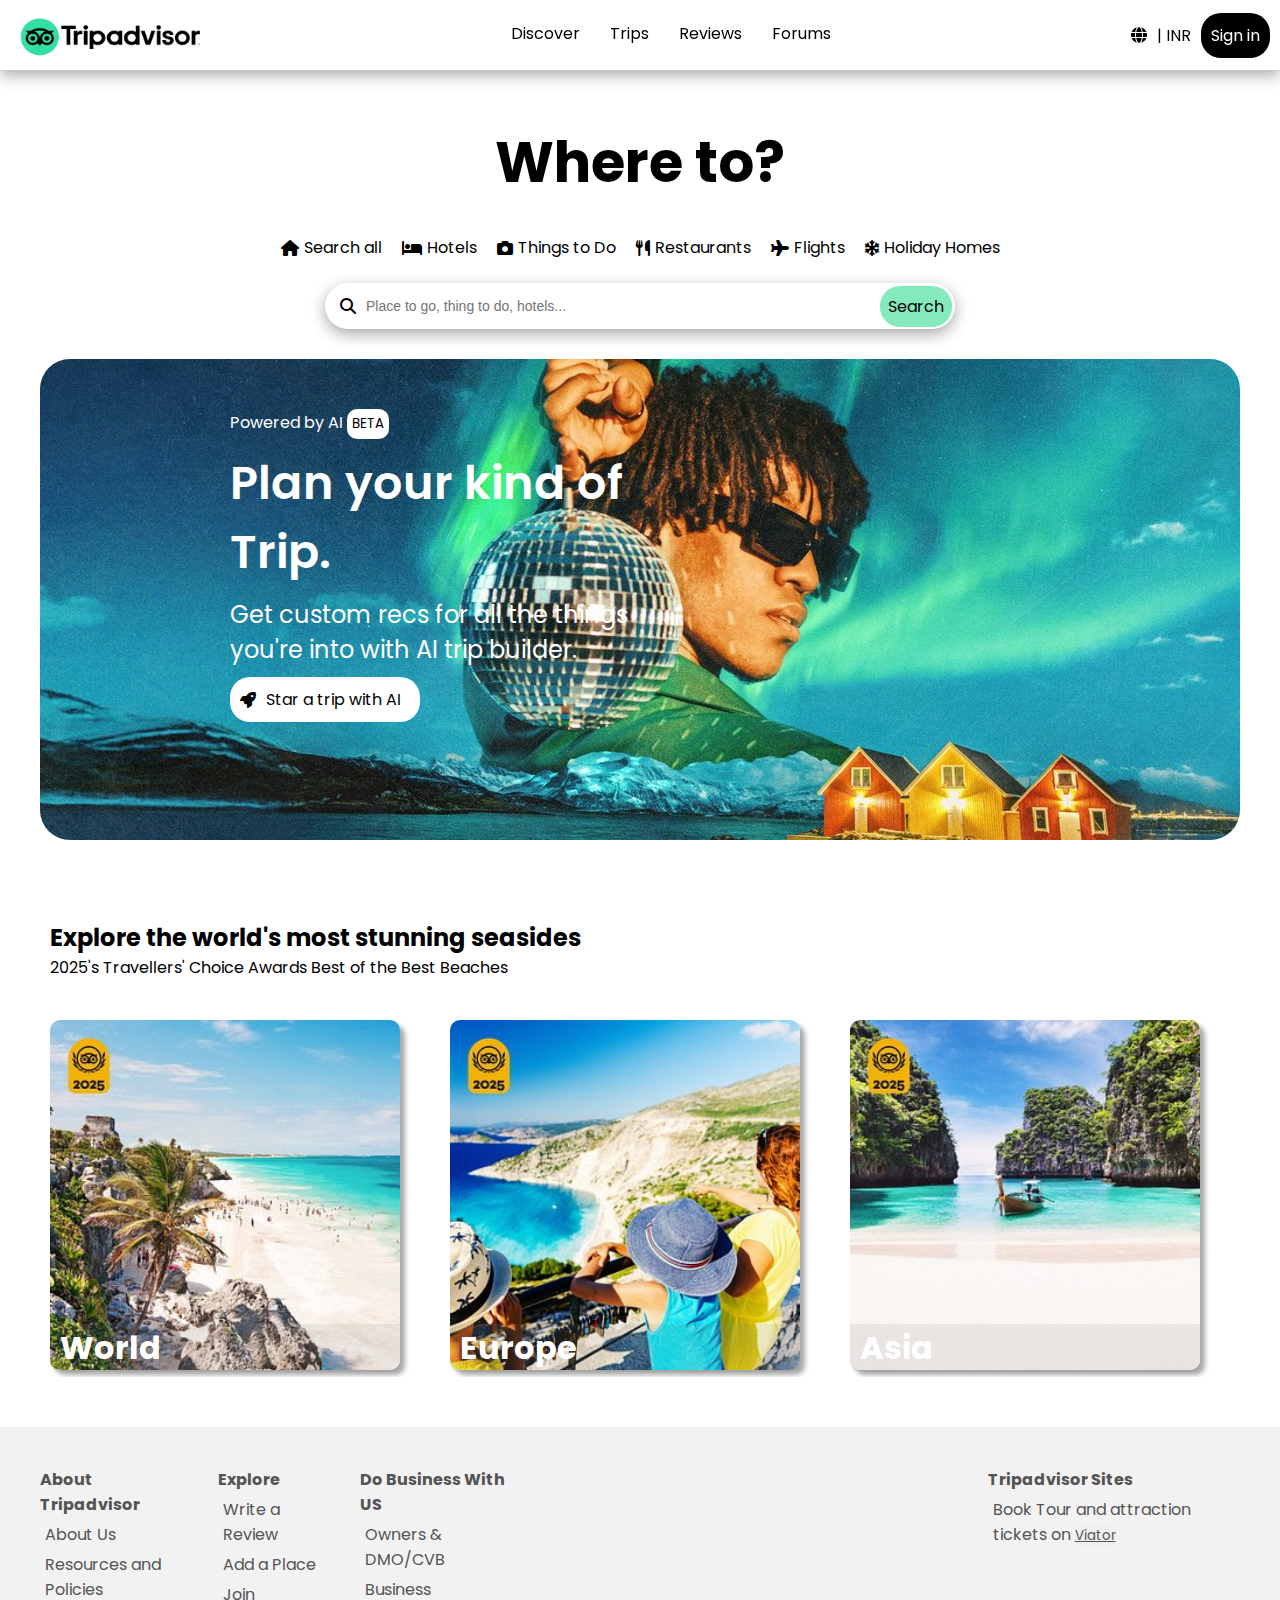
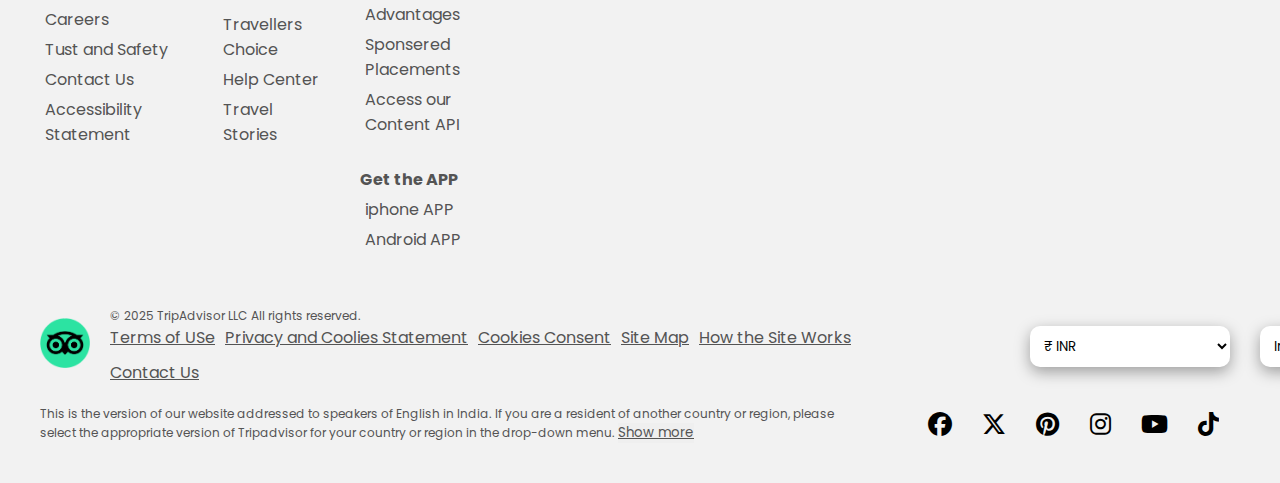
==== index.html @ cffbcbc3 "Add files via upload" ====
<!DOCTYPE html>
<html lang="en">

<head>
    <meta charset="UTF-8">
    <meta name="viewport" content="width=device-width, initial-scale=1.0">
    <title>Tripadvisor: Over a billion reviews & contributions for Hotels, Attraction, Restaurants, and more</title>
    <link rel="icon" href="images/main-image/logo-small.png">   
    <!-- My Stylesheet -->
    <link rel="stylesheet" href="style.css">
    <!-- Google Font -->
    <link rel="preconnect" href="https://fonts.googleapis.com">
    <link rel="preconnect" href="https://fonts.gstatic.com" crossorigin>
    <link href="https://fonts.googleapis.com/css2?family=Poppins&display=swap" rel="stylesheet">
    <!-- Font Awesome -->
    <link rel="stylesheet" href="https://cdnjs.cloudflare.com/ajax/libs/font-awesome/6.7.2/css/all.min.css"
        integrity="sha512-Evv84Mr4kqVGRNSgIGL/F/aIDqQb7xQ2vcrdIwxfjThSH8CSR7PBEakCr51Ck+w+/U6swU2Im1vVX0SVk9ABhg=="
        crossorigin="anonymous" referrerpolicy="no-referrer">
</head>

<body>
    <!-- Navbar -->
    <div class="navbar">
        <!-- Logo -->
        <div class="navbar__logo">
            <img src="images/main-image/logo.png" alt="tripadvisor">
        </div>
        <!-- Middle Section -->
        <div class="navbar__s1">
            <p>Discover</p>
            <p>Trips</p>
            <p>Reviews</p>
            <p>Forums</p>
        </div>
        <!-- Signup -->
        <div class="navbar__s2">
            <i class="fa-solid fa-globe"></i>
            <p>| INR</p>
            <p class="navbar__s2__button">Sign in</p>
        </div>
    </div>
    <!-- Categories -->
    <div class="Categories">
        <div class="section1">
            <h1>Where to?</h1>
        </div>

        <div class="section2">

            <div class="section2__one">
                <i class="fa-solid fa-house"></i>
                <p>Search all</p>
            </div>

            <div class="section2__two">
                <i class="fa-solid fa-bed"></i>
                <p>Hotels</p>
            </div>

            <div class="section2__three">
                <i class="fa-solid fa-camera"></i>
                <p>Things to Do</p>
            </div>

            <div class="section2__four">
                <i class="fa-solid fa-utensils"></i>
                <p>Restaurants</p>
            </div>

            <div class="section2__five">
                <i class="fa-solid fa-plane"></i>
                <p>Flights</p>
            </div>

            <div class="section2__six">
                <i class="fa-solid fa-snowflake"></i>
                <p>Holiday Homes</p>
            </div>

        </div>
    </div>

    <!-- Searchbar -->
    <div class="searchbar">
        <div class="section3">
            <i class="fa-solid fa-magnifying-glass"></i>
            <input placeholder="Place to go, thing to do, hotels...">
            <p class="searchbar__search">Search</p>
        </div>
    </div>

    <!-- Sale Image-->
    <div class="sale-image">
        <img src="images/main-image/image-banner.jpg" alt="Background Image" class="image-container__image">


        <div class="sale-image__offer">
            <p class="sale-image__offer__p">Powered by AI <button>BETA</button></p>
            <h1 class="sale-image__offer__h1">Plan your kind of Trip.</h1>
            <h2 class="sale-image__offer__h2">Get custom recs for all the things you're into with AI trip builder.</h2>
            <p class="sale-image__offer__button"><i class="fa-solid fa-rocket"></i> Star a trip with AI</p>

        </div>
    </div>

    <!-- Explore the world -->
    <div class="explore">
        <h2>Explore the world's most stunning seasides</h2>
        <p>2025's Travellers' Choice Awards Best of the Best Beaches</p>

        <div class="image-container">
            <div>
                <img src="images/explore/world.jpg">
                <h1>World</h1>
            </div>

            <div>
                <img src="images/explore/europe.jpg">
                <h1>Europe</h1>
            </div>

            <div>
                <img src="images/explore/asia.jpg">
                <h1>Asia</h1>
            </div>

            <div>
                <img src="images/explore/south-pacific.jpg">
                <h1>South Pacific</h1>
            </div>

            <div>
                <img src="images/explore/caribbean.jpg">
                <h1>Caribbean</h1>
            </div>

        </div>
    </div>

    <!-- Footer -->
    <div class="footer">

        <div class="footer-one">

            <div class="footer-one__s1">
                <h4>About Tripadvisor</h4>
                <p>About Us</p>
                <p>Resources and Policies</p>
                <p>Careers</p>
                <p>Tust and Safety</p>
                <p>Contact Us</p>
                <p>Accessibility Statement</p>
            </div>

            <div class="footer-one__s2">
                <h4>Explore</h4>
                <p>Write a Review</p>
                <p>Add a Place</p>
                <p>Join</p>
                <p>Travellers Choice</p>
                <p>Help Center</p>
                <p>Travel Stories</p>
            </div>

            <div class="footer-one__s3">
                <h4>Do Business With US</h4>
                <p>Owners & DMO/CVB</p>
                <p>Business Advantages</p>
                <p>Sponsered Placements</p>
                <p>Access our Content API</p>
                <br>
                <h4>Get the APP</h4>
                <p>iphone APP</p>
                <p>Android APP</p>
            </div>

            <div class="footer-one__s4">
                <h4>Tripadvisor Sites</h4>
                <p>Book Tour and attraction tickets on <button class="link">Viator</button></p>

            </div>

        </div>

        <div class="footer-two">
            <div class="footer-two__s1">
                <img src="images/main-image/logo-small.png" alt="logo">
            </div>
            <div class="footer-two__s2">
                <p class="footer-two__s2__rights">&copy; 2025 TripAdvisor LLC All rights reserved.</p>
                <div class="footer-terms">
                    <p>Terms of USe</p>
                    <p>Privacy and Coolies Statement</p>
                    <p>Cookies Consent</p>
                    <p>Site Map</p>
                    <p>How the Site Works</p>
                    <p>Contact Us</p>
                </div>
            </div>


            <div class="footer-two__s3">
                <select class="footer-two__s3__opt1">
                    <option>₹ INR</option>
                    <option>$ USD</option>
                    <option>€ EUR</option>
                    <option>AED UAE Dhiram</option>
                </select>
                <select class="footer-two__s3__opt1">
                    <option>India</option>
                    <option>United States</option>
                    <option>Unkite Kingdom</option>
                </select>
            </div>
        </div>

        <div class="footer-three">
            <div class="footer-three__s1">
                <p>
                    This is the version of our website addressed to speakers of English in India. If you are a resident
                    of another country or region, please select the appropriate version of Tripadvisor for your country
                    or region in the drop-down menu. <button>Show more</button>
                </p>
            </div>
            <div class="footer-three__s2">
                <a href="https://www.facebook.com/Tripadvisor/"><i class="fa-brands fa-facebook"></i></a>
                <a href="https://x.com/Tripadvisor?ref_src=twsrc%5Egoogle%7Ctwcamp%5Eserp%7Ctwgr%5Eauthor"> <i
                        class="fa-brands fa-x-twitter"></i></a>
                <a href="https://www.pinterest.com/tripadvisor/"> <i class="fa-brands fa-pinterest"></i></a>
                <a href="https://www.instagram.com/tripadvisor/?hl=en"> <i class="fa-brands fa-instagram"></i></a>
                <a href="https://www.youtube.com/user/TripAdvisor"> <i class="fa-brands fa-youtube"></i></a>
                <a href="https://www.tiktok.com/@tripadvisor?lang=en"> <i class="fa-brands fa-tiktok"></i></a>
            </div>

        </div>
    </div>

</body>

</html>
---- style.css ----
* {
    padding: 0px;
    margin: 0px;
}

body {
    font-family: "Poppins", sans-serif;
}

/* Navbar */
.navbar {
    padding: 10px;
    display: flex;
    justify-content: space-between;
    align-items: center;
    position: sticky;
    top: 0;
    background-color: white;
    z-index: 2;
    box-shadow: rgba(0, 0, 0, 0.35) 0px 5px 15px;
}

.navbar img {
    width: 200px;
    height: 50px;
    cursor: pointer;
    display: flex;
}

.navbar__s1 {
    display: flex;
    gap: 30px;
    cursor: pointer;
    border-bottom: solid white 2px;

}

.navbar__s1 p:hover {
    border-bottom: solid black 1px;
}

.navbar__s1 p {
    border-bottom: solid white 1px;
}

.navbar__s2 {
    display: flex;
    gap: 10px;
    align-items: center;
    cursor: pointer;
}

.navbar__s2__button {
    background-color: black;
    color: white;
    border-radius: 20px;
    padding: 10px;
}

.navbar__s2 {
    display: flex;
    gap: 10px;
    align-items: center;
    cursor: pointer;
}

.navbar__s2__button {
    background-color: black;
    color: white;
    border-radius: 20px;
    padding: 10px;
}

/* Categories */
.section1 {
    padding-top: 50px;
    display: flex;
    justify-content: center;
    font-size: 28px;
}

.section2 {
    padding-top: 30px;
    display: flex;
    justify-content: center;
    gap: 20px;
    align-items: center;
}

.section2__one:hover {
    border-bottom: solid black 2px;
}

.section2__two:hover {
    border-bottom: solid black 2px;
}

.section2__three:hover {
    border-bottom: solid black 2px;
}

.section2__four:hover {
    border-bottom: solid black 2px;
}

.section2__five:hover {
    border-bottom: solid black 2px;
}

.section2__six:hover {
    border-bottom: solid black 2px;
}

.section2__one,
.section2__two,
.section2__three,
.section2__four,
.section2__five,
.section2__six {
    display: flex;
    gap: 5px;
    align-items: center;
    cursor: pointer;
    border-bottom: solid white 3px;
}

/* Searchbar */
.searchbar {
    display: flex;
    justify-content: center;
    padding-top: 20px;
}

.searchbar input {
    background-color: transparent;
}

.section3 {
    padding: 15px;
    border-radius: 30px;
    width: 600px;
    display: flex;
    gap: 10px;
    align-items: center;
    position: relative;
    z-index: -1;
    box-shadow: rgba(0, 0, 0, 0.35) 0px 5px 15px;

}

.section3 i {
    cursor: pointer;
}

.section3 input {
    border: none;
    font-size: 14px;
    width: 300px;
}

.section3 input:focus {
    outline: none;
}

.searchbar__search {
    background-color: #84E9BD;
    border-radius: 20px;
    padding: 8px;
    display: flex;
    position: absolute;
    right: 3px;
    z-index: -1;
}

/* Image banner */
.sale-image {
    margin: 30px;
    display: flex;
    justify-content: center;
    position: relative;
    z-index: -1;
}

.sale-image img {
    border-radius: 30px;
}

.sale-image__offer {
    position: absolute;
    width: 400px;
    left: 200px;
    top: 50px;
    color: white;
    display: flex;
    flex-direction: column;
    gap: 10px;
}

.sale-image__offer__h2 {
    font-weight: 400;
}

.sale-image__offer__h1 {
    font-weight: 600;
    font-size: 46px;
}

.sale-image__offer button {
    border: none;
    font-family: "Poppins", sans-serif;
    background-color: white;
    border-radius: 10px;
    padding: 5px;
}

.sale-image__offer__button {
    display: flex;
    width: 170px;
    background-color: white;
    color: black !important;
    padding: 10px;
    border-radius: 20px;
    align-items: center;
    gap: 10px;
}

/* Explore */
.explore {
    padding: 50px;
}

.image-container {

    position: relative;
    display: flex;
    flex-direction: row;
    overflow-x: auto;
    gap: 50px;

}

.image-container img {
    width: 350px;
    height: 350px;
    border-radius: 10px;
    margin-top: 40px;
    box-shadow: rgba(0, 0, 0, 0.35) 5px 5px 5px;
}

.image-container h1 {
    position: absolute;
    width: 340px;
    bottom: 5.5px;
    padding-left: 10px;
    color: white;
    background-color: rgba(141, 141, 141, 0.15);
    border-bottom-right-radius: 10px;
    border-bottom-left-radius: 10px;
}


.image-container::-webkit-scrollbar {
    width: 0;
}

/* Footer */


.footer {
    background-color: #F2F2F2;
    padding: 40px;
    color: #545454;
   
}

.footer-one p {
    margin: 5px;
    cursor: pointer;
}

.footer-one {
    display: flex;
    gap: 30px;
}

.footer-one__s4 {
    padding-left: 450px;
}

.footer-one__s4 button {
    border: none;
    font-family: "Poppins", sans-serif;
    color: #545454;
    text-decoration: underline;
    cursor: pointer;
}


.footer-two {
    display: flex;
    width: 1300px;
    gap: 20px;
margin-top: 50px;
    align-items: center;
}

.footer-two__s1 img {
    width: 50px;
    height: 50px;
}

.footer-two__s2__rights {
    font-size: 12px !important;
}

.footer-two {
    cursor: pointer;
}

.footer-terms {
    display: flex;
    flex-wrap: wrap;
    text-decoration: underline;
    gap: 10px;
}

.footer-two__s3{
    display: flex;
    position: relative;
    left: 130px;
    gap:10px;
}

.footer-two__s3__opt1{
    display: flex;
    border: none;
    width: 200px;
    background-color: white;
    padding: 10px;
    margin: 10px;
    border-radius: 10px;
    font-family: "Poppins", sans-serif;
    box-shadow: rgba(0, 0, 0, 0.35) 0px 5px 15px;
}

.footer-three{
    display: flex;
    flex-wrap: wrap;
    justify-content: space-between;
    align-items: center;
    margin-top: 20px;
}

.footer-three__s1{
    font-size: 12px !important;
    width: 800px;
    display: flex;
    flex-wrap: wrap;
}

.footer-three__s2{
    display: flex;
    position: relative;
    gap: 20px;
    right: 70px;
    scale: 150%;
}

.footer-three__s1 button{
    border: none;
    font-family: "Poppins", sans-serif;
    color: #545454;
    text-decoration: underline;
    cursor: pointer;
}

.footer-three__s2 a{
    color: black !important;
}




@media screen and (max-width:500px) {
    .sale-image__offer {

        left: 20px;
    }

    .sale-image img {
        width: 500px;
        height: 350px;
    }

    body {
        font-size: smaller;
    }

}
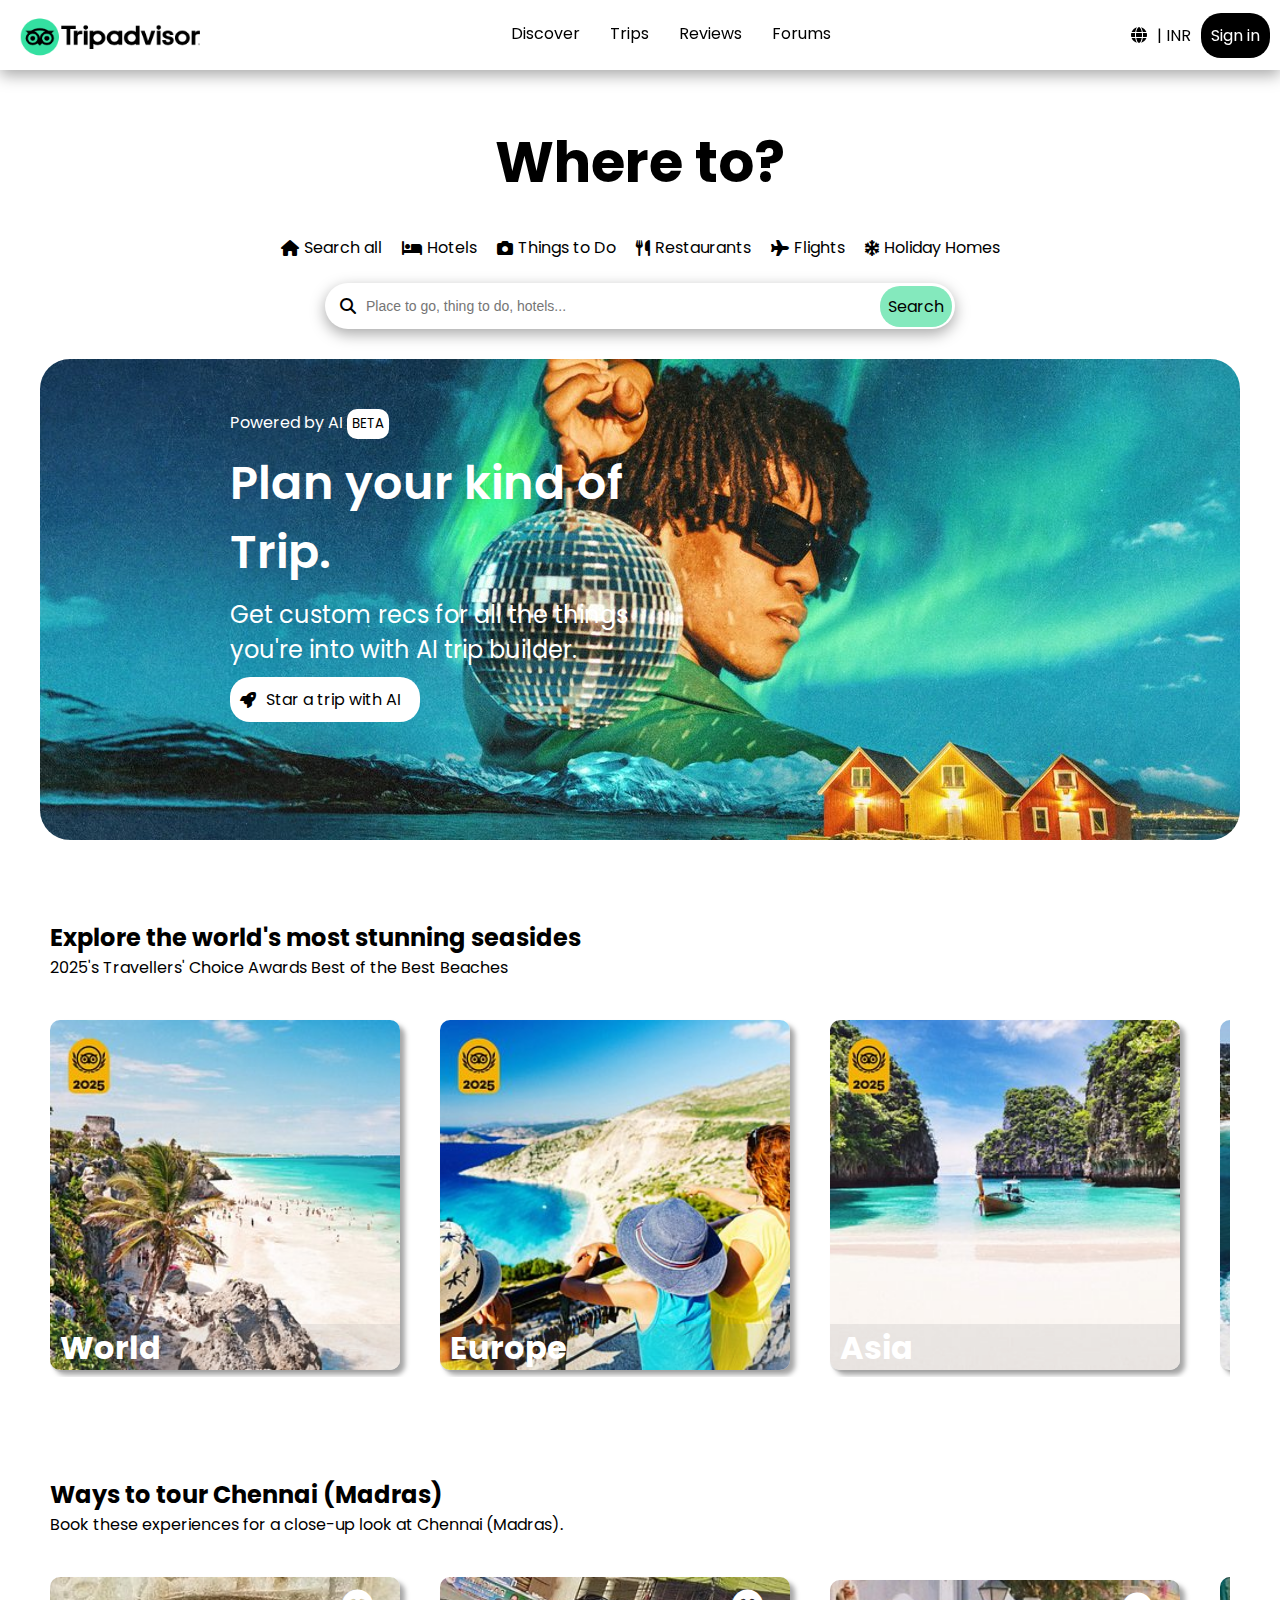
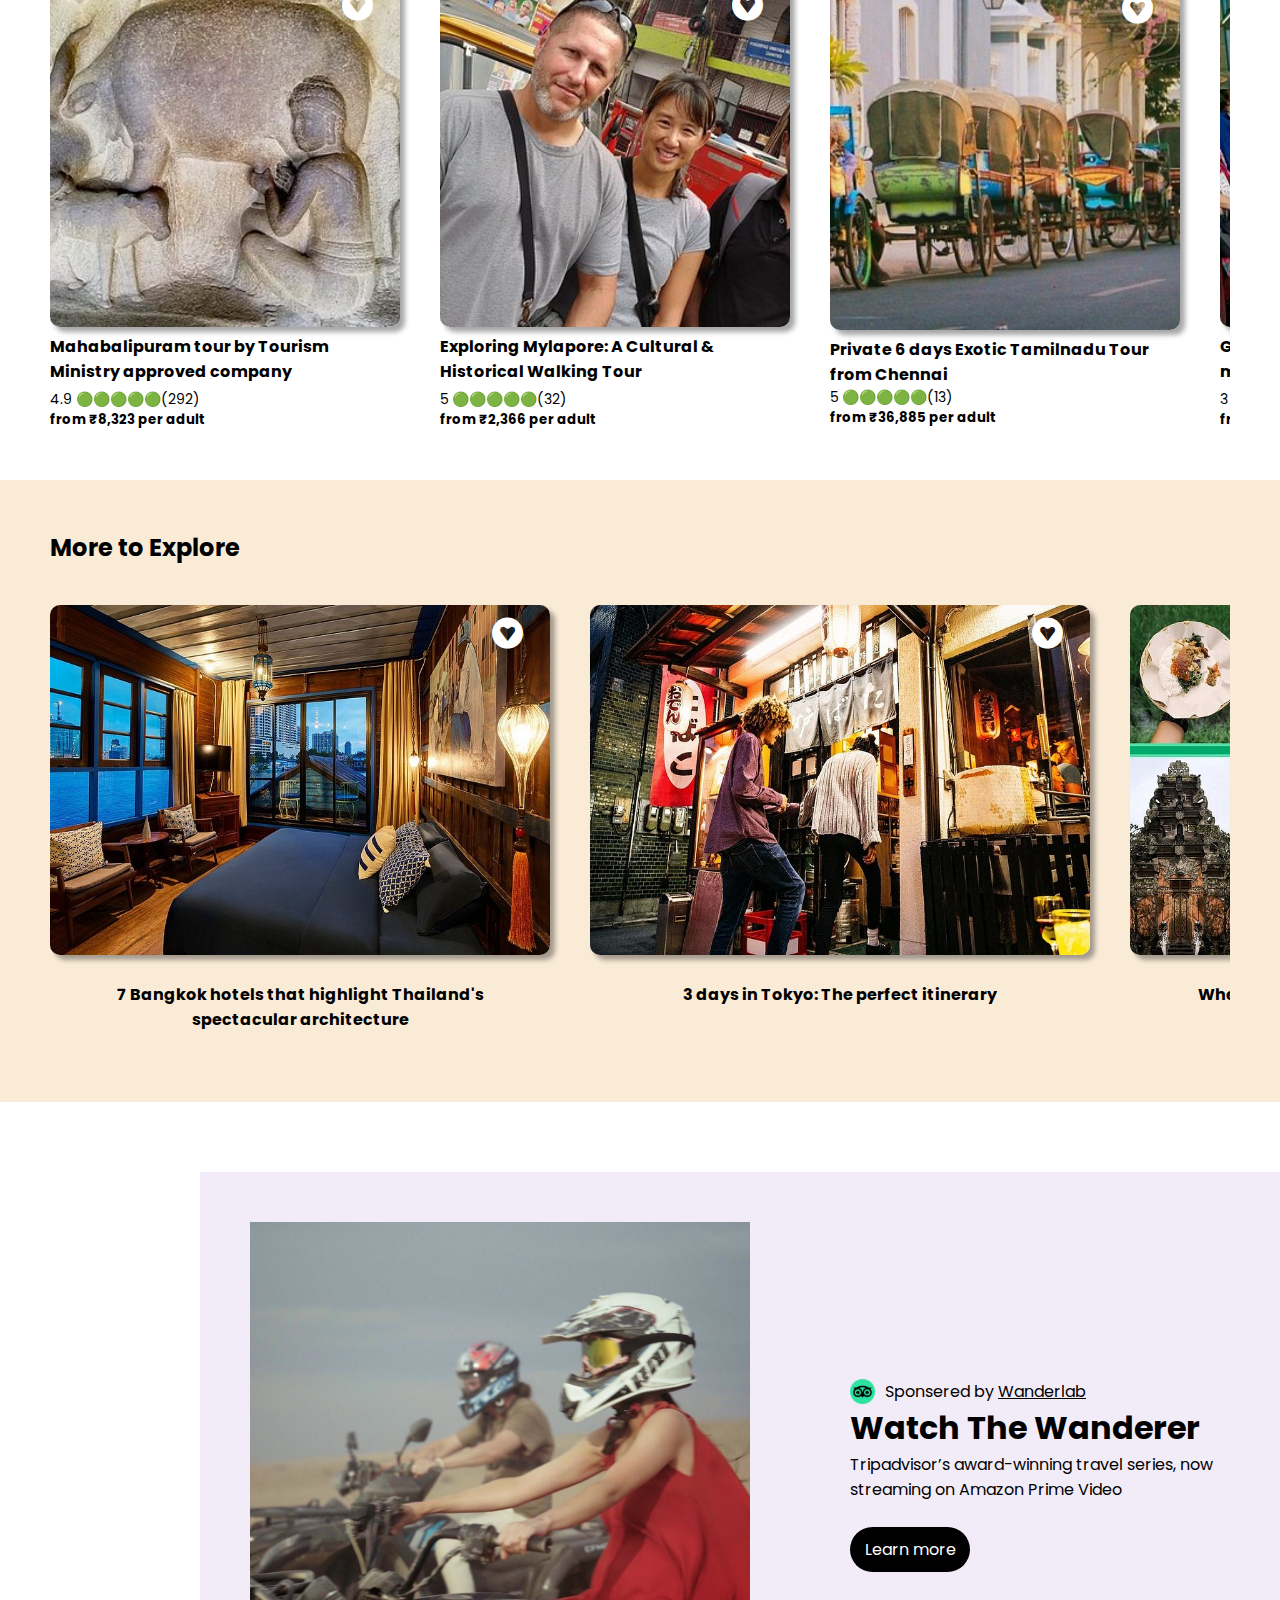
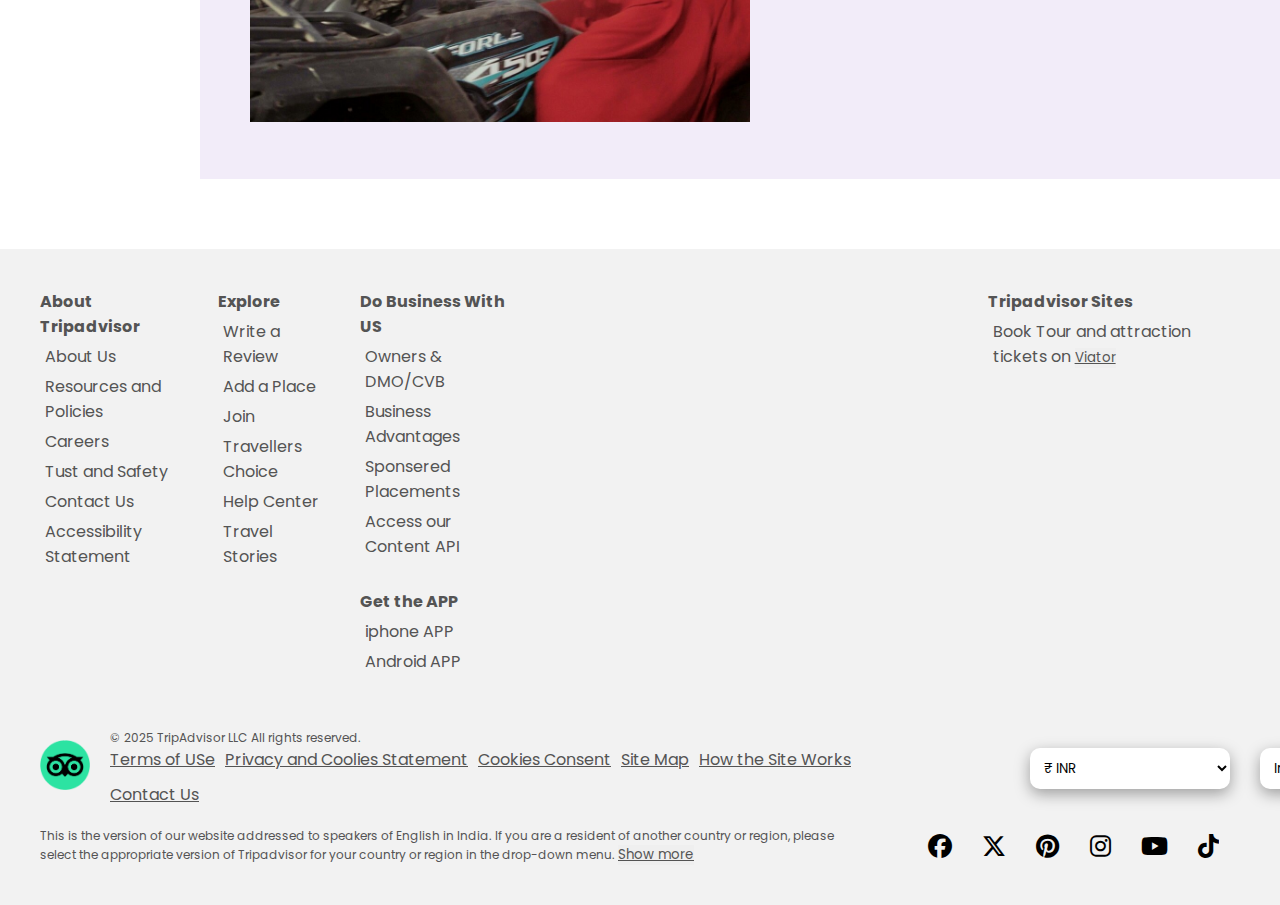
==== commit 20b533d6: "Add files via upload" ====
--- a/index.html
+++ b/index.html
@@ -5,7 +5,7 @@
     <meta charset="UTF-8">
     <meta name="viewport" content="width=device-width, initial-scale=1.0">
     <title>Tripadvisor: Over a billion reviews & contributions for Hotels, Attraction, Restaurants, and more</title>
-    <link rel="icon" href="images/main-image/logo-small.png">   
+    <link rel="icon" href="images/main-image/logo-small.png">
     <!-- My Stylesheet -->
     <link rel="stylesheet" href="style.css">
     <!-- Google Font -->
@@ -39,8 +39,54 @@
             <p class="navbar__s2__button">Sign in</p>
         </div>
     </div>
+
+    <!-- Navbar Phone -->
+
+    
     <!-- Categories -->
-    <div class="Categories">
+    <div class="categories">
+        <div class="section1">
+            <h1>Where to?</h1>
+        </div>
+
+        <div class="section2">
+
+            <div class="section2__one">
+                <i class="fa-solid fa-house"></i>
+                <p>Search all</p>
+            </div>
+
+            <div class="section2__two">
+                <i class="fa-solid fa-bed"></i>
+                <p>Hotels</p>
+            </div>
+
+            <div class="section2__three">
+                <i class="fa-solid fa-camera"></i>
+                <p>Things to Do</p>
+            </div>
+
+            <div class="section2__four">
+                <i class="fa-solid fa-utensils"></i>
+                <p>Restaurants</p>
+            </div>
+
+            <div class="section2__five">
+                <i class="fa-solid fa-plane"></i>
+                <p>Flights</p>
+            </div>
+
+            <div class="section2__six">
+                <i class="fa-solid fa-snowflake"></i>
+                <p>Holiday Homes</p>
+            </div>
+
+        </div>
+    </div>
+
+    <!-- Categories Phone -->
+    <div class="categories-phone">
+
         <div class="section1">
             <h1>Where to?</h1>
         </div>
@@ -108,7 +154,7 @@
         <h2>Explore the world's most stunning seasides</h2>
         <p>2025's Travellers' Choice Awards Best of the Best Beaches</p>
 
-        <div class="image-container">
+        <div class="explore-image__container">
             <div>
                 <img src="images/explore/world.jpg">
                 <h1>World</h1>
@@ -135,6 +181,188 @@
             </div>
 
         </div>
+    </div>
+
+    <!-- Chennai -->
+    <div class="chennai">
+        <h2>Ways to tour Chennai (Madras)</h2>
+        <p>Book these experiences for a close-up look at Chennai (Madras).</p>
+
+        <div class="chennai-image__container">
+            <div class="chennai-image__container__one">
+                <img src="images/chennai/mahabalipuram.jpg">
+                <h4 class="chennai-image__container__dec">Mahabalipuram tour by Tourism Ministry approved company</h4>
+                <p class="chennai-image__container__rating">4.9 🟢🟢🟢🟢🟢(292)</p>
+                <h5 class="chennai-image__container__price">from ₹8,323 per adult</h5>
+                <i class="fa-brands fa-gratipay"></i>
+            </div>
+
+            <div class="chennai-image__container__two">
+                <img src="images/chennai/mylapore-1.jpg">
+                <h4 class="chennai-image__container__dec">Exploring Mylapore: A Cultural & Historical Walking Tour</h4>
+                <p class="chennai-image__container__rating">5 🟢🟢🟢🟢🟢(32)</p>
+                <h5 class="chennai-image__container__price">from ₹2,366 per adult</h5>
+                <i class="fa-brands fa-gratipay"></i>
+            </div>
+
+            <div class="chennai-image__container__three">
+                <img src="images/chennai/exotic.jpg">
+                <h4 class="chennai-image__container__dec">Private 6 days Exotic Tamilnadu Tour from Chennai</h4>
+                <p class="chennai-image__container__rating">5 🟢🟢🟢🟢🟢(13)</p>
+                <h5 class="chennai-image__container__price">from ₹36,885 per adult</h5>
+                <i class="fa-brands fa-gratipay"></i>
+            </div>
+
+            <div class="chennai-image__container__four">
+                <img src="images/chennai/mylapore-2.jpg">
+                <h4 class="chennai-image__container__dec">Gods of Mylapore walking tour- tourism ministry approved</h4>
+                <p class="chennai-image__container__rating">3 🟢🟢🟢 (16)</p>
+                <h5 class="chennai-image__container__price">from ₹8,323 per adult</h5>
+                <i class="fa-brands fa-gratipay"></i>
+            </div>
+
+            <div class="chennai-image__container__five">
+                <img src="images/chennai/chennai.jpg">
+                <h4 class="chennai-image__container__dec">Private Chennai city tour by tourism ministry approved company
+                </h4>
+                <p class="chennai-image__container__rating">4 🟢🟢🟢🟢 (19)</p>
+                <h5 class="chennai-image__container__price">from ₹9,637 per adult</h5>
+                <i class="fa-brands fa-gratipay"></i>
+            </div>
+
+            <div class="chennai-image__container__six">
+                <img src="images/chennai/pondicherry.jpg">
+                <h4 class="chennai-image__container__dec">Chennai to Pondicherry 2-Day Vehicle Hire for Local</h4>
+                <p class="chennai-image__container__rating">5 🟢🟢🟢🟢🟢 (85)</p>
+                <h5 class="chennai-image__container__price">from ₹13,142 per adult</h5>
+                <i class="fa-brands fa-gratipay"></i>
+
+            </div>
+
+            <div class="chennai-image__container__seven">
+                <img src="images/chennai/lunch.jpg">
+                <h4 class="chennai-image__container__dec">Total Chennai city tour in Private car with guide & lunch by
+                    Wonder tours</h4>
+                <p class="chennai-image__container__rating">5 🟢🟢🟢🟢🟢 (196)</p>
+                <h5 class="chennai-image__container__price">from ₹6,045 per adult</h5>
+                <i class="fa-brands fa-gratipay"></i>
+
+            </div>
+
+            <div class="chennai-image__container__eight">
+                <img src="images/chennai/wonder-tours.jpg">
+                <h4 class="chennai-image__container__dec">Pondicherry day trip from Chennai by Wonder tours</h4>
+                <p class="chennai-image__container__rating">4.1 🟢🟢🟢🟢 (55)</p>
+                <h5 class="chennai-image__container__price">from ₹14,023 per adult</h5>
+                <i class="fa-brands fa-gratipay"></i>
+            </div>
+
+            <div class="chennai-image__container__nine">
+                <img src="images/chennai/georgetown.jpg">
+                <h4 class="chennai-image__container__dec">Georgetown walking tour in Chennai about founding
+                    of Chennai</h4>
+                <p class="chennai-image__container__rating">4.8 🟢🟢🟢🟢🟢 (96)</p>
+                <h5 class="chennai-image__container__price">from ₹4,380 per adult</h5>
+                <i class="fa-brands fa-gratipay"></i>
+            </div>
+
+            <div class="chennai-image__container__ten">
+                <img src="images/chennai/temple.jpg">
+                <h4 class="chennai-image__container__dec">South India Temple Tour - 14n15d Company approved</h4>
+                <p class="chennai-image__container__rating">5 🟢🟢🟢🟢🟢 (14)</p>
+                <h5 class="chennai-image__container__price">from ₹63,467 per adult</h5>
+                <i class="fa-brands fa-gratipay"></i>
+            </div>
+
+        </div>
+    </div>
+
+    <!-- More to Explore -->
+
+    <div class="more-to-explore">
+        <h2>More to Explore</h2>
+
+        <div class="more-to-explore__container">
+
+            <div class="more-to-explore__container__one">
+                <img src="images/more-to-explore/bangkok.jpg">
+                <h4>7 Bangkok hotels that highlight Thailand's spectacular architecture</h4>
+                <i class="fa-brands fa-gratipay"></i>
+            </div>
+
+            <div class="more-to-explore__container__two">
+                <img src="images/more-to-explore/tokyo.jpg">
+                <h4>3 days in Tokyo: The perfect itinerary</h4>
+                <i class="fa-brands fa-gratipay"></i>
+            </div>
+
+            <div class="more-to-explore__container__three">
+                <img src="images/more-to-explore/bali.jpg">
+                <h4>Where Bali’s best chefs go on their days off</h4>
+                <i class="fa-brands fa-gratipay"></i>
+            </div>
+
+            <div class="more-to-explore__container__four">
+                <img src="images/more-to-explore/phuket.jpg">
+                <h4>6 incredible places to visit near Phuket</h4>
+                <i class="fa-brands fa-gratipay"></i>
+            </div>
+
+            <div class="more-to-explore__container__five">
+                <img src="images/more-to-explore/mai.jpg">
+                <h4>3 perfect days in Chiang Mai</h4>
+                <i class="fa-brands fa-gratipay"></i>
+            </div>
+
+            <div class="more-to-explore__container__six">
+                <img src="images/more-to-explore/India.jpg">
+                <h4>11 gorgeous places in India that have to be seen to be believed</h4>
+                <i class="fa-brands fa-gratipay"></i>
+            </div>
+
+            <div class="more-to-explore__container__seven">
+                <img src="images/more-to-explore/water.jpg">
+                <h4>17 cool stays by the water for a once-in-a-lifetime trip</h4>
+                <i class="fa-brands fa-gratipay"></i>
+            </div>
+
+            <div class="more-to-explore__container__eight">
+                <img src="images/more-to-explore/singapore.jpg">
+                <h4>4 best hawker centres in Singapore and what to eat there</h4>
+                <i class="fa-brands fa-gratipay"></i>
+            </div>
+
+            <div class="more-to-explore__container__nine">
+                <img src="images/more-to-explore/pools.jpg">
+                <h4>16 stunning infinity pools in the world that are worth the trip</h4>
+                <i class="fa-brands fa-gratipay"></i>
+            </div>
+
+        </div>
+    </div>
+
+    <!-- Sponser -->
+
+    <div class="sponser">
+
+        <div class="sponser-image">
+            <img src="images/main-image/image-card.jpg" alt="Image">
+        </div>
+
+        <div class="sponser-logo">
+            <div class="sponser-logo__s1">
+                <img src="images/main-image/logo-small.png" alt="Tripadvisor">
+                <p> Sponsered by <a href="https://www.tripadvisor.in/">Wanderlab</a></p>
+            </div>
+
+            <div class="sponser-logo__s2">
+                <h1>Watch The Wanderer</h1>
+                <p>Tripadvisor’s award-winning travel series, now streaming on Amazon Prime Video</p><br>
+
+                <p class="sponser-logo__button">Learn more</p>
+            </div>
+        </div>
+
     </div>
 
     <!-- Footer -->
--- a/style.css
+++ b/style.css
@@ -70,6 +70,8 @@
     border-radius: 20px;
     padding: 10px;
 }
+
+/* Navbar Phone*/
 
 /* Categories */
 .section1 {
@@ -124,6 +126,10 @@
     border-bottom: solid white 3px;
 }
 
+.categories-phone {
+    display: none;
+}
+
 /* Searchbar */
 .searchbar {
     display: flex;
@@ -229,25 +235,25 @@
     padding: 50px;
 }
 
-.image-container {
-
+.explore-image__container {
     position: relative;
     display: flex;
     flex-direction: row;
-    overflow-x: auto;
-    gap: 50px;
-
-}
-
-.image-container img {
+    overflow-x: scroll;
+    gap: 40px;
+
+}
+
+.explore-image__container img {
     width: 350px;
     height: 350px;
     border-radius: 10px;
     margin-top: 40px;
     box-shadow: rgba(0, 0, 0, 0.35) 5px 5px 5px;
-}
-
-.image-container h1 {
+    cursor: pointer;
+}
+
+.explore-image__container h1 {
     position: absolute;
     width: 340px;
     bottom: 5.5px;
@@ -259,8 +265,211 @@
 }
 
 
-.image-container::-webkit-scrollbar {
+.explore-image__container::-webkit-scrollbar {
     width: 0;
+}
+
+/* Chennai */
+
+.chennai {
+    padding: 50px;
+}
+
+.chennai-image__container {
+    position: relative;
+    display: flex;
+    flex-direction: row;
+    overflow-x: scroll;
+    gap: 40px;
+    align-items: center;
+}
+
+.chennai-image__container img {
+    width: 350px;
+    height: 350px;
+    border-radius: 10px;
+    margin-top: 40px;
+    box-shadow: rgba(0, 0, 0, 0.35) 5px 5px 5px;
+    cursor: pointer;
+}
+
+.chennai-image__container p {
+    font-size: 14px !important;
+
+}
+
+
+.chennai-image__container::-webkit-scrollbar {
+    width: 0;
+}
+
+.chennai-image__container__one,
+.chennai-image__container__two,
+.chennai-image__container__three,
+.chennai-image__container__four,
+.chennai-image__container__five,
+.chennai-image__container__six,
+.chennai-image__container__seven,
+.chennai-image__container__eight,
+.chennai-image__container__nine,
+.chennai-image__container__ten {
+    position: relative;
+    cursor: pointer;
+}
+
+.chennai-image__container__one i,
+.chennai-image__container__two i,
+.chennai-image__container__three i,
+.chennai-image__container__four i,
+.chennai-image__container__five i,
+.chennai-image__container__six i,
+.chennai-image__container__seven i,
+.chennai-image__container__eight i,
+.chennai-image__container__nine i,
+.chennai-image__container__ten i {
+    position: absolute;
+    left: 300px;
+    top: 60px;
+    scale: 200%;
+    color: white;
+}
+
+.chennai-image__container__one p,
+.chennai-image__container__two p,
+.chennai-image__container__threpe p,
+.chennai-image__container__four p,
+.chennai-image__container__five p,
+.chennai-image__container__six p,
+.chennai-image__container__seven p,
+.chennai-image__container__eight p,
+.chennai-image__container__nine p,
+.chennai-image__container__ten p {
+    margin-top: 5px;
+
+}
+
+/* More to Explore */
+
+.more-to-explore {
+    padding: 50px;
+    background-color: antiquewhite;
+}
+
+.more-to-explore__container {
+    position: relative;
+    display: flex;
+    flex-direction: row;
+    overflow-x: scroll;
+    gap: 40px;
+
+}
+
+.more-to-explore__container img {
+    width: 500px;
+    height: 350px;
+    border-radius: 10px;
+    margin-top: 40px;
+    box-shadow: rgba(0, 0, 0, 0.35) 5px 5px 5px;
+}
+
+.more-to-explore__container h4 {
+    display: flex;
+    justify-content: center;
+    align-items: center;
+    text-align: center;
+    padding: 20px;
+}
+
+
+.more-to-explore__container::-webkit-scrollbar {
+    width: 0;
+}
+
+.more-to-explore__container__one,
+.more-to-explore__container__two,
+.more-to-explore__container__three,
+.more-to-explore__container__four,
+.more-to-explore__container__five,
+.more-to-explore__container__six,
+.more-to-explore__container__seven,
+.more-to-explore__container__eight,
+.more-to-explore__container__nine {
+    position: relative;
+    cursor: pointer;
+}
+
+.more-to-explore__container__one i,
+.more-to-explore__container__two i,
+.more-to-explore__container__three i,
+.more-to-explore__container__four i,
+.more-to-explore__container__five i,
+.more-to-explore__container__six i,
+.more-to-explore__container__seven i,
+.more-to-explore__container__eight i,
+.more-to-explore__container__nine i {
+    position: absolute;
+    left: 450px;
+    top: 60px;
+    scale: 200%;
+    color: white;
+}
+
+/* Sponser */
+
+.sponser {
+    background-color: #F2ECF9;
+    display: flex;
+    justify-content: center;
+    align-items: center;
+    width: 1000px;
+    gap: 100px;
+    padding: 50px;
+    margin-top: 70px;
+    margin-left: 200px;
+}
+
+.sponser-image img {
+    width: 500px;
+    height: 500px;
+}
+
+.sponser-logo__s1 img {
+    width: 25px;
+    height: 25px;
+}
+
+.sponser-logo {
+    display: flex;
+    justify-content: center;
+    flex-direction: column;
+}
+
+.sponser-logo a {
+    color: black;
+}
+
+.sponser-logo__s1 {
+    display: flex;
+    align-items: center;
+    flex-direction: row;
+    gap: 10px;
+}
+
+.sponser-logo__s2 {
+    display: flex;
+    flex-direction: column;
+    gap: 0px;
+}
+
+.sponser-logo__button {
+    width: 100px;
+    display: flex;
+    justify-content: center;
+    color: white;
+    background-color: black;
+    border-radius: 30px;
+    padding: 10px;
+    cursor: pointer;
 }
 
 /* Footer */
@@ -270,7 +479,8 @@
     background-color: #F2F2F2;
     padding: 40px;
     color: #545454;
-   
+    margin-top: 70px;
+
 }
 
 .footer-one p {
@@ -300,7 +510,7 @@
     display: flex;
     width: 1300px;
     gap: 20px;
-margin-top: 50px;
+    margin-top: 50px;
     align-items: center;
 }
 
@@ -324,14 +534,14 @@
     gap: 10px;
 }
 
-.footer-two__s3{
+.footer-two__s3 {
     display: flex;
     position: relative;
     left: 130px;
-    gap:10px;
-}
-
-.footer-two__s3__opt1{
+    gap: 10px;
+}
+
+.footer-two__s3__opt1 {
     display: flex;
     border: none;
     width: 200px;
@@ -343,7 +553,7 @@
     box-shadow: rgba(0, 0, 0, 0.35) 0px 5px 15px;
 }
 
-.footer-three{
+.footer-three {
     display: flex;
     flex-wrap: wrap;
     justify-content: space-between;
@@ -351,14 +561,14 @@
     margin-top: 20px;
 }
 
-.footer-three__s1{
+.footer-three__s1 {
     font-size: 12px !important;
     width: 800px;
     display: flex;
     flex-wrap: wrap;
 }
 
-.footer-three__s2{
+.footer-three__s2 {
     display: flex;
     position: relative;
     gap: 20px;
@@ -366,7 +576,7 @@
     scale: 150%;
 }
 
-.footer-three__s1 button{
+.footer-three__s1 button {
     border: none;
     font-family: "Poppins", sans-serif;
     color: #545454;
@@ -374,7 +584,7 @@
     cursor: pointer;
 }
 
-.footer-three__s2 a{
+.footer-three__s2 a {
     color: black !important;
 }
 
@@ -382,18 +592,132 @@
 
 
 @media screen and (max-width:500px) {
-    .sale-image__offer {
-
-        left: 20px;
-    }
-
-    .sale-image img {
-        width: 500px;
-        height: 350px;
-    }
-
     body {
-        font-size: smaller;
-    }
+        font-size: 11px;
+    }
+
+.section2{
+padding-left: 10px;
+
+    display: flex;
+    justify-content: center;
+    align-items: center;
+    overflow-x: scroll;
+    gap:5px;
+}
+
+
+
+
+    /* Explore phone */
+    .explore-image__container img {
+        width: 200px;
+        height: 200px;
+        border-radius: 10px;
+        margin-top: 20px;
+        box-shadow: rgba(0, 0, 0, 0.35) 5px 5px 5px;
+        cursor: pointer;
+    }
+
+    .explore-image__container {
+        gap: 20px;
+
+    }
+
+    .explore {
+        padding-left: 10px;
+        padding-right: 10px;
+        padding-top: 10px;
+        padding-bottom: 00px;
+    }
+
+    .explore-image__container h1 {
+ 
+        width: 190px;
+    }
+    
+
+    /* chennai phone */
+
+    .chennai {
+        padding-left: 10px;
+        padding-right: 10px;
+        padding-top: 10px;
+        padding-bottom: 0px;
+        
+    }
+
+    .chennai-image__container img {
+        width: 200px;
+        height: 200px;
+        border-radius: 10px;
+        margin-top: 10px;
+        box-shadow: rgba(0, 0, 0, 0.35) 5px 5px 5px;
+        cursor: pointer;
+        align-items: center;
+    }
+
+    .chennai-image__container p {
+        font-size: 11px !important;
+    }
+
+    .chennai-image__container {
+        gap: 20px;
+    }
+
+    .chennai-image__container__one i,
+.chennai-image__container__two i,
+.chennai-image__container__three i,
+.chennai-image__container__four i,
+.chennai-image__container__five i,
+.chennai-image__container__six i,
+.chennai-image__container__seven i,
+.chennai-image__container__eight i,
+.chennai-image__container__nine i,
+.chennai-image__container__ten i {
+    position: absolute;
+    left: 170px;
+    top: 30px;
+    scale: 200%;
+    color: white;
+}
+
+    /* more to explore */
+
+    .more-to-explore {
+        padding-left: 10px;
+        padding-right: 10px;
+        padding-top: 10px;
+        padding-bottom: 0px;
+    }
+    
+    .more-to-explore__container {
+        gap: 20px;
+    }
+
+.more-to-explore__container img {
+    width: 250px;
+    height: 175px;
+    border-radius: 10px;
+    margin-top: 20px;
+    box-shadow: rgba(0, 0, 0, 0.35) 5px 5px 5px;
+}
+
+.more-to-explore__container__one i,
+.more-to-explore__container__two i,
+.more-to-explore__container__three i,
+.more-to-explore__container__four i,
+.more-to-explore__container__five i,
+.more-to-explore__container__six i,
+.more-to-explore__container__seven i,
+.more-to-explore__container__eight i,
+.more-to-explore__container__nine i {
+    position: absolute;
+    left: 220px;
+    top: 60px;
+    scale: 200%;
+    color: white;
+}
+
 
 }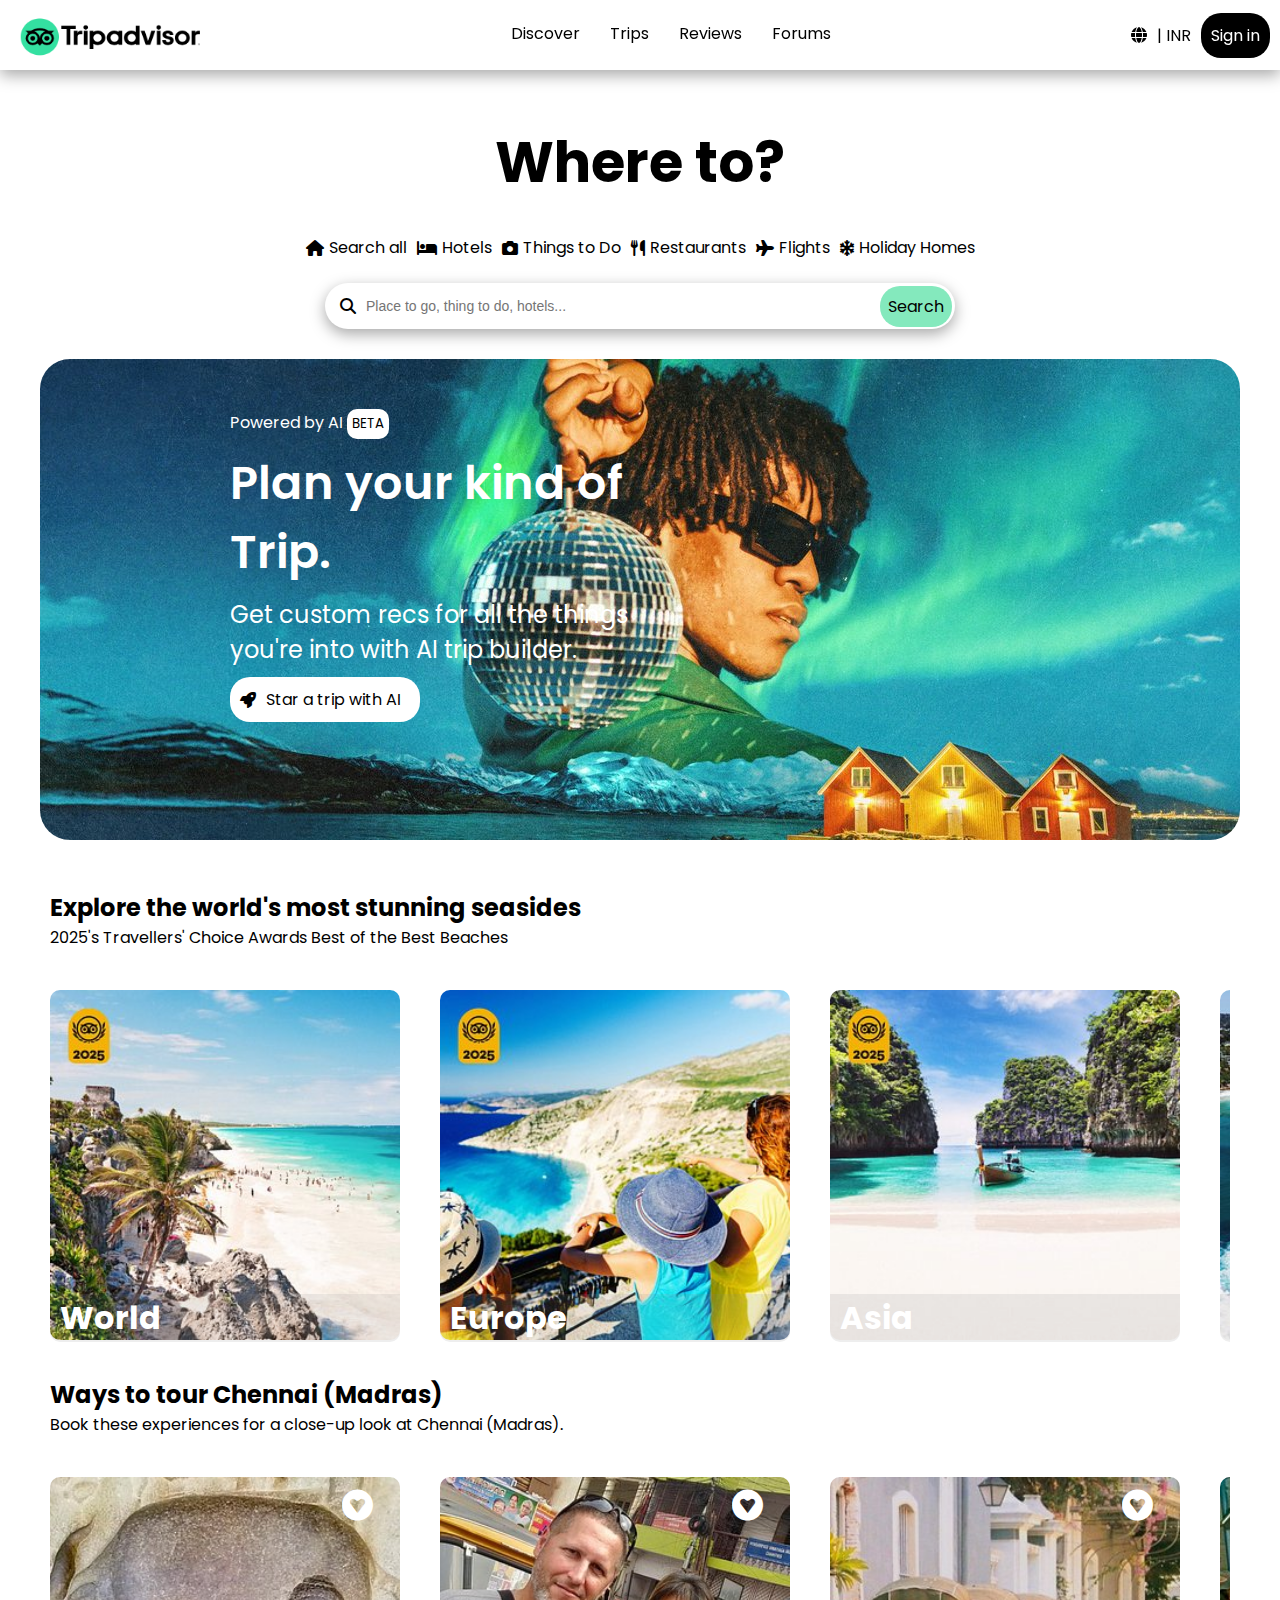
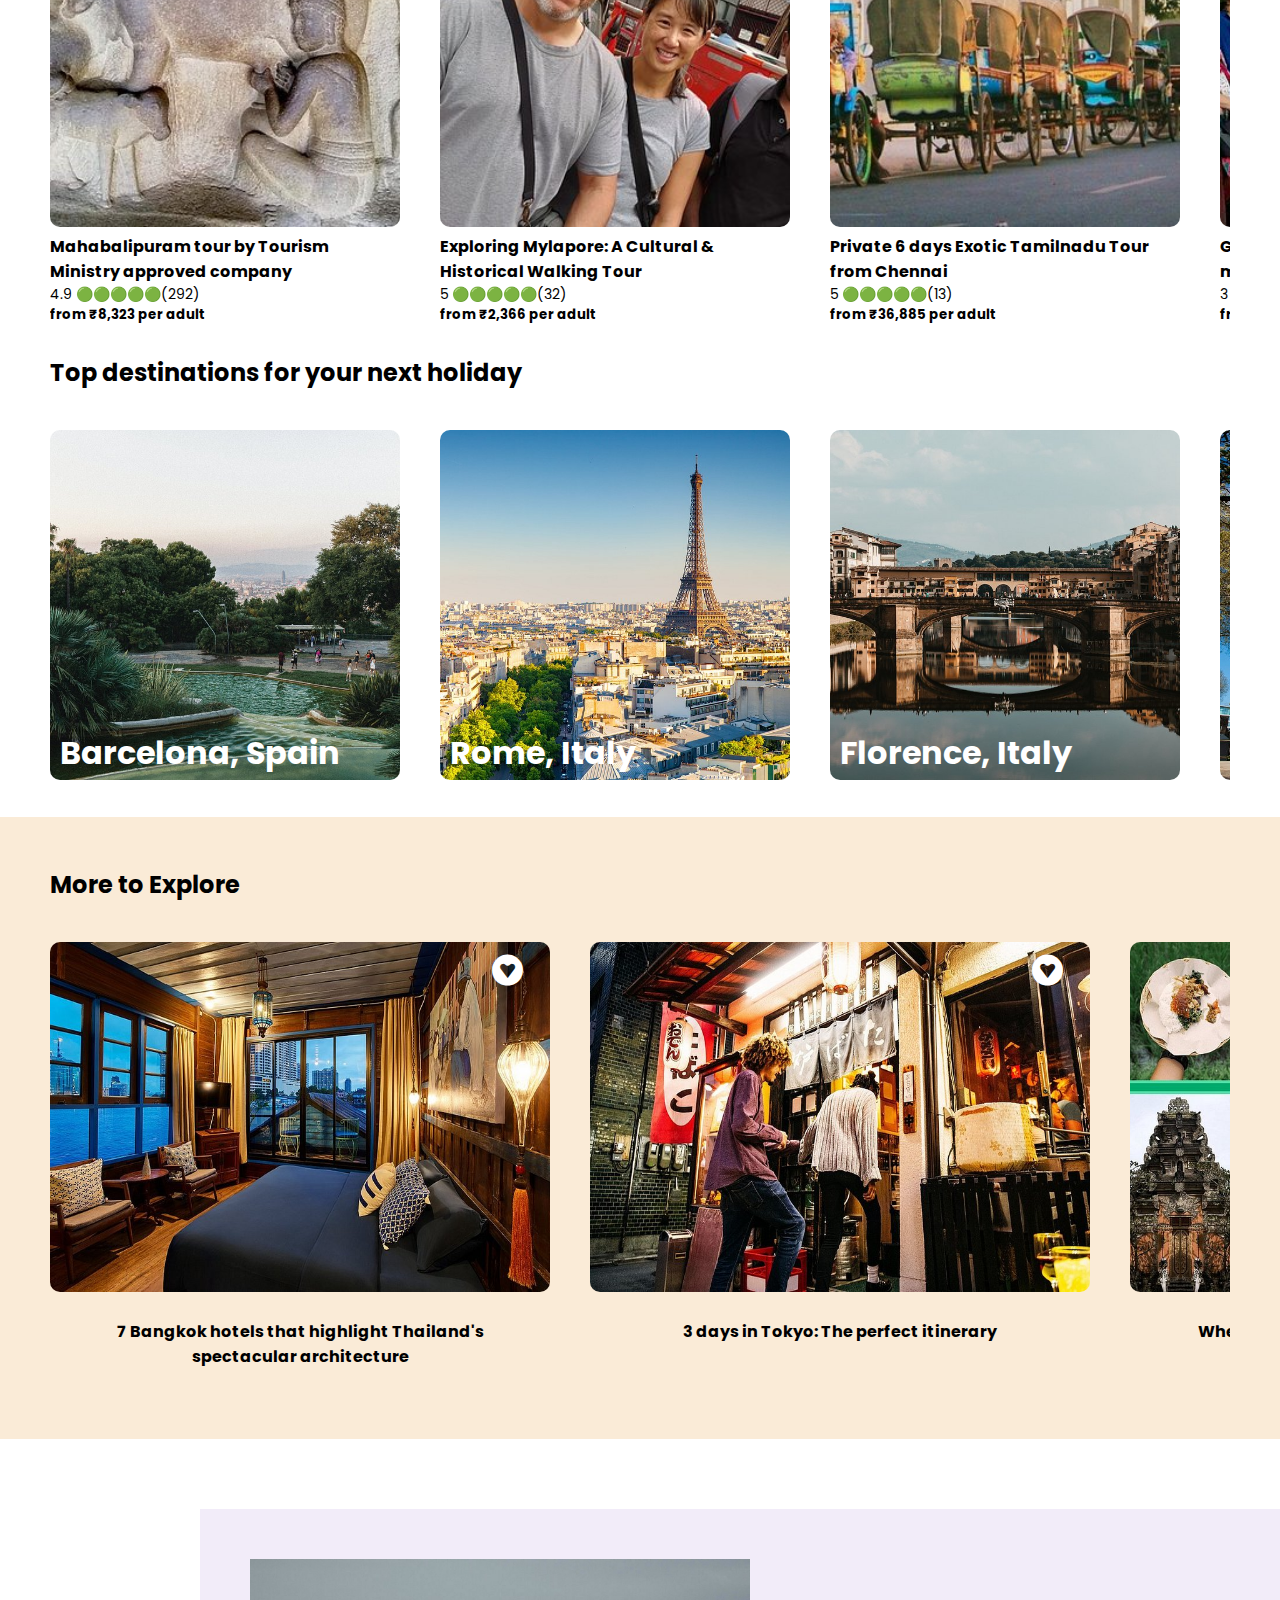
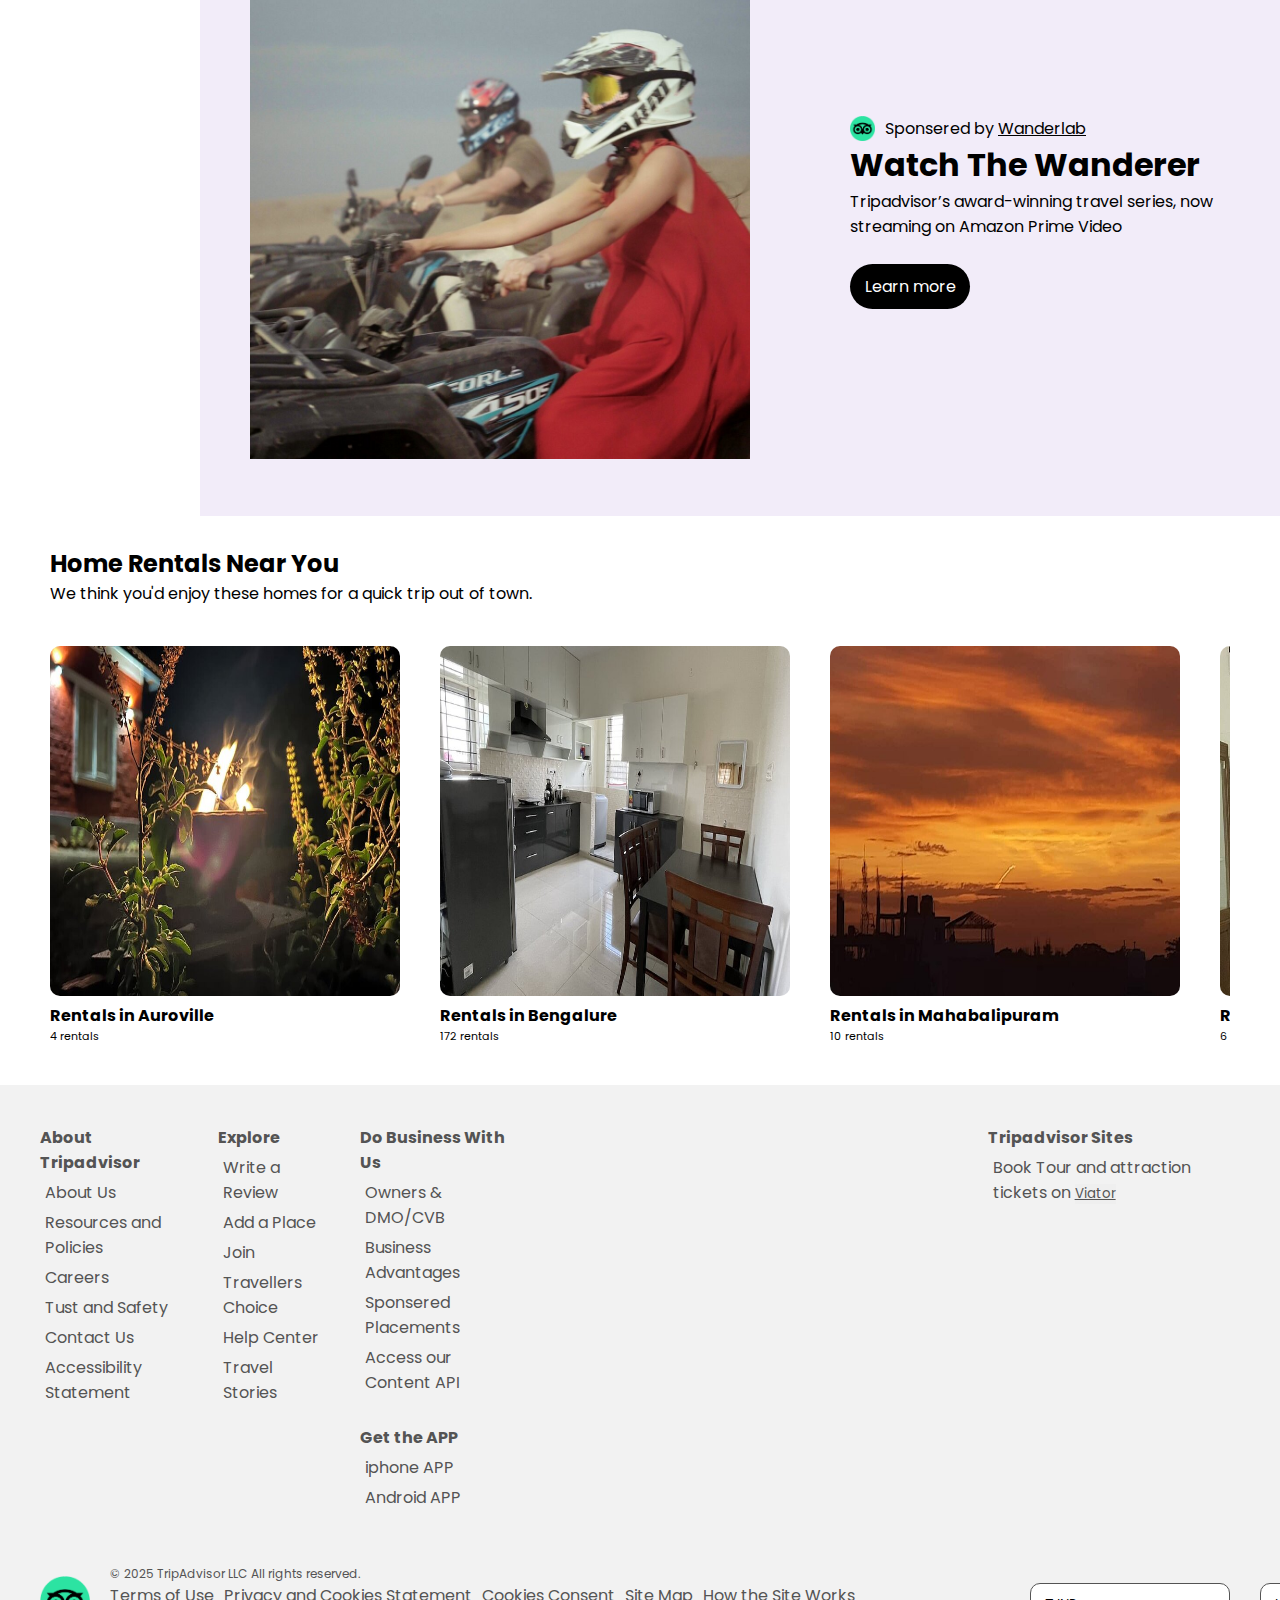
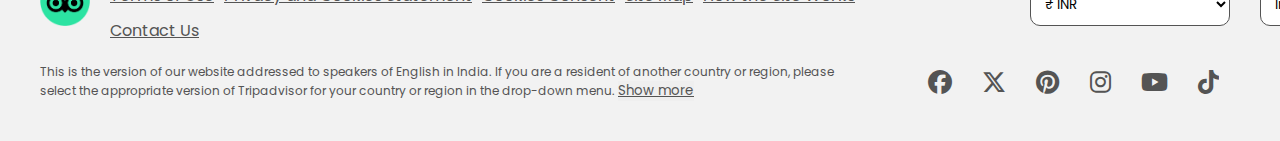
==== commit 10edd55b: "Add files via upload" ====
--- a/index.html
+++ b/index.html
@@ -41,8 +41,18 @@
     </div>
 
     <!-- Navbar Phone -->
-
-    
+    <div class="navbar-phone">
+        <div>
+            <i class="fa-solid fa-bars"></i>
+        </div>
+        <div class="navbar-phone__logo">
+            <img src="images/main-image/logo.png" alt="tripadvisor">
+        </div>
+        <div>
+            <i class="fa-solid fa-user"></i>
+        </div>
+    </div>
+
     <!-- Categories -->
     <div class="categories">
         <div class="section1">
@@ -86,65 +96,52 @@
 
     <!-- Categories Phone -->
     <div class="categories-phone">
-
-        <div class="section1">
+        <div class="categories-phone__section1">
             <h1>Where to?</h1>
-        </div>
-
-        <div class="section2">
-
-            <div class="section2__one">
-                <i class="fa-solid fa-house"></i>
-                <p>Search all</p>
-            </div>
-
-            <div class="section2__two">
-                <i class="fa-solid fa-bed"></i>
-                <p>Hotels</p>
-            </div>
-
-            <div class="section2__three">
-                <i class="fa-solid fa-camera"></i>
-                <p>Things to Do</p>
-            </div>
-
-            <div class="section2__four">
-                <i class="fa-solid fa-utensils"></i>
-                <p>Restaurants</p>
-            </div>
-
-            <div class="section2__five">
-                <i class="fa-solid fa-plane"></i>
-                <p>Flights</p>
-            </div>
-
-            <div class="section2__six">
-                <i class="fa-solid fa-snowflake"></i>
-                <p>Holiday Homes</p>
-            </div>
-
         </div>
     </div>
 
     <!-- Searchbar -->
     <div class="searchbar">
-        <div class="section3">
+        <div class="searchbar__section1">
             <i class="fa-solid fa-magnifying-glass"></i>
             <input placeholder="Place to go, thing to do, hotels...">
             <p class="searchbar__search">Search</p>
         </div>
     </div>
 
+    <!-- Searchbar phone -->
+    <div class="searchbar-phone">
+        <div class="searchbar-phone__section">
+            <div class="searchbar-phone__section1">
+                <i class="fa-solid fa-magnifying-glass"></i>
+                <input placeholder="Place to go, thing to do, hotels...">
+            </div>
+            <h3 class="searchbar-phone__search">Search</h3>
+
+        </div>
+    </div>
+
     <!-- Sale Image-->
     <div class="sale-image">
         <img src="images/main-image/image-banner.jpg" alt="Background Image" class="image-container__image">
-
-
         <div class="sale-image__offer">
             <p class="sale-image__offer__p">Powered by AI <button>BETA</button></p>
             <h1 class="sale-image__offer__h1">Plan your kind of Trip.</h1>
             <h2 class="sale-image__offer__h2">Get custom recs for all the things you're into with AI trip builder.</h2>
             <p class="sale-image__offer__button"><i class="fa-solid fa-rocket"></i> Star a trip with AI</p>
+
+        </div>
+    </div>
+    <!-- Sale Image Phone -->
+    <div class="sale-image__phone">
+        <img src="images/main-image/image-banner-phone.jpg" alt="Background Image" class="image-container__image">
+        <div class="sale-image__phone__offer">
+            <p class="sale-image__phone__offer__p">Powered by AI <button>BETA</button></p>
+            <h1 class="sale-image__phone__offer__h1">Plan your kind of Trip.</h1>
+            <h4 class="sale-image__phone__offer__h2">Get custom recs for all the things you're into with AI trip
+                builder.</h4>
+            <p class="sale-image__phone__offer__button"><i class="fa-solid fa-rocket"></i> Star a trip with AI</p>
 
         </div>
     </div>
@@ -223,7 +220,7 @@
 
             <div class="chennai-image__container__five">
                 <img src="images/chennai/chennai.jpg">
-                <h4 class="chennai-image__container__dec">Private Chennai city tour by tourism ministry approved company
+                <h4 class="chennai-image__container__dec">Private Chennai tour by tourism ministry approved company
                 </h4>
                 <p class="chennai-image__container__rating">4 🟢🟢🟢🟢 (19)</p>
                 <h5 class="chennai-image__container__price">from ₹9,637 per adult</h5>
@@ -241,7 +238,7 @@
 
             <div class="chennai-image__container__seven">
                 <img src="images/chennai/lunch.jpg">
-                <h4 class="chennai-image__container__dec">Total Chennai city tour in Private car with guide & lunch by
+                <h4 class="chennai-image__container__dec">Chennai tour in Private car with guide & lunch by
                     Wonder tours</h4>
                 <p class="chennai-image__container__rating">5 🟢🟢🟢🟢🟢 (196)</p>
                 <h5 class="chennai-image__container__price">from ₹6,045 per adult</h5>
@@ -259,7 +256,7 @@
 
             <div class="chennai-image__container__nine">
                 <img src="images/chennai/georgetown.jpg">
-                <h4 class="chennai-image__container__dec">Georgetown walking tour in Chennai about founding
+                <h4 class="chennai-image__container__dec">Georgetown tour in Chennai about founding
                     of Chennai</h4>
                 <p class="chennai-image__container__rating">4.8 🟢🟢🟢🟢🟢 (96)</p>
                 <h5 class="chennai-image__container__price">from ₹4,380 per adult</h5>
@@ -268,10 +265,69 @@
 
             <div class="chennai-image__container__ten">
                 <img src="images/chennai/temple.jpg">
+
                 <h4 class="chennai-image__container__dec">South India Temple Tour - 14n15d Company approved</h4>
                 <p class="chennai-image__container__rating">5 🟢🟢🟢🟢🟢 (14)</p>
                 <h5 class="chennai-image__container__price">from ₹63,467 per adult</h5>
                 <i class="fa-brands fa-gratipay"></i>
+            </div>
+
+        </div>
+    </div>
+
+    <!-- Holiday -->
+    <div class="holiday">
+        <h2>Top destinations for your next holiday</h2>
+    
+        <div class="holiday-image__container">
+            <div>
+                <img src="images/holidays/barcelona-spain.jpg">
+                <h1>Barcelona, Spain</h1>
+            </div>
+
+            <div>
+                <img src="images/holidays/rome,italy.jpg">
+                <h1>Rome, Italy</h1>
+            </div>
+
+            <div>
+                <img src="images/holidays/Florence-italy.jpg">
+                <h1>Florence, Italy</h1>
+            </div>
+
+            <div>
+                <img src="images/holidays/londan-uk.jpg">
+                <h1>Londan, UK</h1>
+            </div>
+
+            <div>
+                <img src="images/holidays/losvegas-NV.jpg">
+                <h1>Los Vegas, NV</h1>
+            </div>
+
+            <div>
+                <img src="images/holidays/newyorkcity-NY.jpg">
+                <h1>New York City, NY</h1>
+            </div>
+
+            <div>
+                <img src="images/holidays/queenstown-nz.jpg">
+                <h1>Queenstown, New Zealand</h1>
+            </div>
+
+            <div>
+                <img src="images/holidays/reykjavik-Iceland.jpg">
+                <h1>Reykjavik, Iceland</h1>
+            </div>
+
+            <div>
+                <img src="images/holidays/dubai-uae.jpg">
+                <h1>Dubai, United Arab Emirates</h1>
+            </div>
+
+            <div>
+                <img src="images/holidays/rome-italy.jpg">
+                <h1>Rome, Italy</h1>
             </div>
 
         </div>
@@ -364,6 +420,78 @@
         </div>
 
     </div>
+
+    <!-- Sponser phone -->
+
+    <div class="sponser-phone">
+
+        <div class="sponser-phone__logo">
+            <div class="sponser-logo__s1">
+                <img src="images/main-image/logo-small.png" alt="Tripadvisor">
+                <p> Sponsered by <a href="https://www.tripadvisor.in/">Wanderlab</a></p>
+            </div>
+
+            <div class="sponser-phone__image">
+                <img src="images/main-image/image-card.jpg" alt="Image">
+            </div>
+
+
+
+            <div class="sponser-phone__logo__s2">
+                <h1>Watch The Wanderer</h1>
+                <p>Tripadvisor's award-winning travel series, now streaming on Amazon Prime Video</p><br>
+
+                <p class="sponser-phone__logo__button">Learn more</p>
+            </div>
+        </div>
+
+    </div>
+
+    <!-- Rental -->
+    <div class="rental">
+        <h2>Home Rentals Near You</h2>
+        <p>We think you'd enjoy these homes for a quick trip out of town.</p>
+
+        <div class="rental-image__container">
+            <div class="rental-image__container__one">
+                <img src="images/rental/auroville-4.jpg">
+                <h4>Rentals in Auroville</h4>
+                <p>4 rentals</p>
+            </div>
+
+            <div class="rental-image__container__two">
+                <img src="images/rental/bengalure-172.jpg">
+                <h4>Rentals in Bengalure</h4>
+                <p>172 rentals</p>
+            </div>
+
+            <div class="rental-image__container__three">
+                <img src="images/rental/mahabalipura-10.jpg">
+                <h4>Rentals in Mahabalipuram</h4>
+                <p>10 rentals</p>
+            </div>
+
+            <div class="rental-image__container__four">
+                <img src="images/rental/thanjavur-6.jpg">
+                <h4>Rentals in Thanjavur</h4>
+                <p>6 rentals</p>
+            </div>
+
+            <div class="rental-image__container__five">
+                <img src="images/rental/tiruchirappalli-3.jpg">
+                <h4>Rentals in Tiruchirappalli</h4>
+                <p>3 rentals</p>
+            </div>
+
+            <div class="rental-image__container__six">
+                <img src="images/rental/tiruvannamalai-7.jpg">
+                <h4>Rentals in Tiruvannamalai</h4>
+                <p>7 rentals</p>
+            </div>            
+
+        </div>
+    </div>
+
 
     <!-- Footer -->
     <div class="footer">
@@ -391,7 +519,7 @@
             </div>
 
             <div class="footer-one__s3">
-                <h4>Do Business With US</h4>
+                <h4>Do Business With Us</h4>
                 <p>Owners & DMO/CVB</p>
                 <p>Business Advantages</p>
                 <p>Sponsered Placements</p>
@@ -417,8 +545,8 @@
             <div class="footer-two__s2">
                 <p class="footer-two__s2__rights">&copy; 2025 TripAdvisor LLC All rights reserved.</p>
                 <div class="footer-terms">
-                    <p>Terms of USe</p>
-                    <p>Privacy and Coolies Statement</p>
+                    <p>Terms of Use</p>
+                    <p>Privacy and Cookies Statement</p>
                     <p>Cookies Consent</p>
                     <p>Site Map</p>
                     <p>How the Site Works</p>
@@ -463,6 +591,87 @@
         </div>
     </div>
 
-</body>
+    <!-- Footer phone -->
+
+    <div class="footer-phone">
+        <div class="footer-phone__one">
+            <div class="footer-phone__one__s1">
+                <div>
+                    <h2>+ About Tripadvisor</h2>
+                </div>
+
+                <div>
+                    <h2>+ Explore</h2>
+                </div>
+
+                <div>
+                    <h2>+ Do Business With Us</h2>
+                </div>
+
+                <div>
+                    <h2> + Get the APP</h2>
+                </div>
+
+                <div>
+                    <h2> + Tripadvisor Sites</h2>
+                </div>
+            </div>
+
+            <div class="footer-phone__one__s2">
+                <select class="footer-phone__one__s2__opt1">
+                    <option>₹ INR</option>
+                    <option>$ USD</option>
+                    <option>€ EUR</option>
+                    <option>AED UAE Dhiram</option>
+                </select>
+                <select class="footer-phone__one__s2__opt1">
+                    <option>India</option>
+                    <option>United States</option>
+                    <option>Unkite Kingdom</option>
+                </select>
+            </div>
+        </div>
+
+        <div class="footer-phone__three">
+            <a href="https://www.facebook.com/Tripadvisor/"><i class="fa-brands fa-facebook"></i></a>
+            <a href="https://x.com/Tripadvisor?ref_src=twsrc%5Egoogle%7Ctwcamp%5Eserp%7Ctwgr%5Eauthor"> <i
+                    class="fa-brands fa-x-twitter"></i></a>
+            <a href="https://www.pinterest.com/tripadvisor/"> <i class="fa-brands fa-pinterest"></i></a>
+            <a href="https://www.instagram.com/tripadvisor/?hl=en"> <i class="fa-brands fa-instagram"></i></a>
+            <a href="https://www.youtube.com/user/TripAdvisor"> <i class="fa-brands fa-youtube"></i></a>
+            <a href="https://www.tiktok.com/@tripadvisor?lang=en"> <i class="fa-brands fa-tiktok"></i></a>
+        </div>
+
+        <div class="footer-phone__four">
+            <div class="footer-phone__four__s1">
+                <img src="images/main-image/logo-small.png" alt="logo">
+            </div>
+            <div class="footer-phone__four__s2">
+                <p class="footer-phone__four__s2__rights">&copy; 2025 TripAdvisor LLC All rights reserved.</p>
+                <div class="footer-phone__terms">
+                    <h3>Terms of Use</h3>
+                    <h3>Privacy and Cookies Statement</h3>
+                    <h3>Cookies Consent</h3>
+                    <h3>Site Map</h3>
+                    <h3>How the Site Works</h3>
+                    <h3>Contact Us</h3>
+                </div>
+            </div>
+
+        </div>
+
+        <div class="footer-phone__five">
+            <p>
+                This is the version of our website addressed to speakers of English in India. If you are a
+                resident
+                of another country or region, please select the appropriate version of Tripadvisor for your
+                country
+                or region in the drop-down menu. <button>Show more</button>
+            </p>
+        </div>
+
+    </div>
+
+</body> 
 
 </html>--- a/style.css
+++ b/style.css
@@ -73,6 +73,16 @@
 
 /* Navbar Phone*/
 
+.navbar-phone {
+    display: none;
+}
+
+
+.navbar-phone img {
+    width: 150px;
+    height: 40px;
+}
+
 /* Categories */
 .section1 {
     padding-top: 50px;
@@ -85,8 +95,8 @@
     padding-top: 30px;
     display: flex;
     justify-content: center;
-    gap: 20px;
-    align-items: center;
+    align-items: center;
+    gap: 10px;
 }
 
 .section2__one:hover {
@@ -120,16 +130,20 @@
 .section2__five,
 .section2__six {
     display: flex;
+    justify-content: center;
     gap: 5px;
     align-items: center;
     cursor: pointer;
     border-bottom: solid white 3px;
 }
+
+/* Categories */
 
 .categories-phone {
     display: none;
 }
 
+
 /* Searchbar */
 .searchbar {
     display: flex;
@@ -139,9 +153,12 @@
 
 .searchbar input {
     background-color: transparent;
-}
-
-.section3 {
+    border: none;
+    font-size: 14px;
+    width: 300px;
+}
+
+.searchbar__section1 {
     padding: 15px;
     border-radius: 30px;
     width: 600px;
@@ -149,22 +166,16 @@
     gap: 10px;
     align-items: center;
     position: relative;
-    z-index: -1;
+    z-index: 0;
     box-shadow: rgba(0, 0, 0, 0.35) 0px 5px 15px;
 
 }
 
-.section3 i {
-    cursor: pointer;
-}
-
-.section3 input {
-    border: none;
-    font-size: 14px;
-    width: 300px;
-}
-
-.section3 input:focus {
+.searchbar__section1 i {
+    cursor: pointer;
+}
+
+.searchbar__section1 input:focus {
     outline: none;
 }
 
@@ -176,7 +187,17 @@
     position: absolute;
     right: 3px;
     z-index: -1;
-}
+    cursor: pointer;
+}
+
+/* Phone  */
+
+.searchbar-phone {
+    display: none;
+}
+
+
+
 
 /* Image banner */
 .sale-image {
@@ -230,9 +251,18 @@
     gap: 10px;
 }
 
+/* Sale Image Phone */
+
+.sale-image__phone {
+    display: none;
+}
+
 /* Explore */
 .explore {
-    padding: 50px;
+    padding-top: 20px;
+    padding-left: 50px;
+    padding-right: 50px;
+    padding-bottom: 30px;
 }
 
 .explore-image__container {
@@ -249,7 +279,6 @@
     height: 350px;
     border-radius: 10px;
     margin-top: 40px;
-    box-shadow: rgba(0, 0, 0, 0.35) 5px 5px 5px;
     cursor: pointer;
 }
 
@@ -272,7 +301,10 @@
 /* Chennai */
 
 .chennai {
-    padding: 50px;
+    padding-top: 00px;
+    padding-left: 50px;
+    padding-right: 50px;
+    padding-bottom: 30px;
 }
 
 .chennai-image__container {
@@ -289,7 +321,6 @@
     height: 350px;
     border-radius: 10px;
     margin-top: 40px;
-    box-shadow: rgba(0, 0, 0, 0.35) 5px 5px 5px;
     cursor: pointer;
 }
 
@@ -334,19 +365,46 @@
     color: white;
 }
 
-.chennai-image__container__one p,
-.chennai-image__container__two p,
-.chennai-image__container__threpe p,
-.chennai-image__container__four p,
-.chennai-image__container__five p,
-.chennai-image__container__six p,
-.chennai-image__container__seven p,
-.chennai-image__container__eight p,
-.chennai-image__container__nine p,
-.chennai-image__container__ten p {
-    margin-top: 5px;
-
-}
+/* Holiday */
+
+.holiday {
+    padding-top: 00px;
+    padding-left: 50px;
+    padding-right: 50px;
+    padding-bottom: 30px;
+}
+
+.holiday-image__container {
+    position: relative;
+    display: flex;
+    flex-direction: row;
+    overflow-x: scroll;
+    gap: 40px;
+
+}
+
+.holiday-image__container img {
+    width: 350px;
+    height: 350px;
+    border-radius: 10px;
+    margin-top: 40px;
+    cursor: pointer;
+}
+
+.holiday-image__container h1 {
+    position: absolute;
+    width: 340px;
+    bottom: 10px;
+    padding-left: 10px;
+    color: white;
+}
+
+
+.holiday-image__container::-webkit-scrollbar {
+    width: 0;
+}
+
+
 
 /* More to Explore */
 
@@ -369,7 +427,7 @@
     height: 350px;
     border-radius: 10px;
     margin-top: 40px;
-    box-shadow: rgba(0, 0, 0, 0.35) 5px 5px 5px;
+    cursor: pointer;
 }
 
 .more-to-explore__container h4 {
@@ -416,6 +474,10 @@
 
 /* Sponser */
 
+.sponser-phone {
+    display: none;
+}
+
 .sponser {
     background-color: #F2ECF9;
     display: flex;
@@ -426,6 +488,7 @@
     padding: 50px;
     margin-top: 70px;
     margin-left: 200px;
+    margin-bottom: 30px;
 }
 
 .sponser-image img {
@@ -472,14 +535,69 @@
     cursor: pointer;
 }
 
+/* Rental */
+
+.rental {
+    padding-top: 00px;
+    padding-left: 50px;
+    padding-right: 50px;
+    padding-bottom: 00px;
+}
+
+.rental-image__container {
+    position: relative;
+    display: flex;
+    flex-direction: row;
+    overflow-x: scroll;
+    gap: 40px;
+    align-items: center;
+    margin-top: 40px;
+}
+
+.rental-image__container img {
+    width: 350px;
+    height: 350px;
+    border-radius: 10px;
+    cursor: pointer;
+}
+
+.rental-image__container p {
+    font-size: 11px !important;
+
+}
+
+
+.rental-image__container::-webkit-scrollbar {
+    width: 0;
+}
+
+.rental-image__container__one,
+.rental-image__container__two,
+.rental-image__container__three,
+.rental-image__container__four,
+.rental-image__container__five,
+.rental-image__container__six,
+.rentali-image__container__seven,
+.rental-image__container__eight,
+.rental-image__container__nine,
+.rental-image__container__ten {
+    position: relative;
+    cursor: pointer;
+}
+
+
 /* Footer */
+
+.footer-phone{
+    display: none;
+}
 
 
 .footer {
     background-color: #F2F2F2;
     padding: 40px;
     color: #545454;
-    margin-top: 70px;
+    margin-top: 40px;
 
 }
 
@@ -550,7 +668,7 @@
     margin: 10px;
     border-radius: 10px;
     font-family: "Poppins", sans-serif;
-    box-shadow: rgba(0, 0, 0, 0.35) 0px 5px 15px;
+    border: solid #545454 1px;
 }
 
 .footer-three {
@@ -585,7 +703,7 @@
 }
 
 .footer-three__s2 a {
-    color: black !important;
+    color: #545454!important;
 }
 
 
@@ -596,32 +714,176 @@
         font-size: 11px;
     }
 
-.section2{
-padding-left: 10px;
-
-    display: flex;
-    justify-content: center;
-    align-items: center;
-    overflow-x: scroll;
-    gap:5px;
-}
-
-
-
+    /* Navbar phone */
+
+    .navbar {
+        display: none;
+
+    }
+
+    .navbar-phone {
+        z-index: 1;
+        display: flex;
+        position: sticky;
+        top: 0;
+        padding: 10px;
+        justify-content: space-between;
+        align-items: center;
+        background-color: white;
+        box-shadow: rgba(0, 0, 0, 0.15) 0px 5px 15px;
+    }
+
+    .navbar-phone i{
+        scale: 150%;
+    }
+
+    /* Categories phone */
+
+    .categories {
+        display: none;
+    }
+
+    .categories-phone {
+        display: block;
+    }
+
+    .categories-phone__section1 {
+        display: flex;
+        justify-content: center;
+        margin-top: 30px;
+    }
+
+    /* Search phone */
+
+    .searchbar {
+        display: none;
+    }
+
+    .searchbar-phone {
+        display: flex;
+        justify-content: center;
+        padding: 20px;
+    }
+
+    .searchbar-phone__section {
+        padding: 20px;
+        border-radius: 10px;
+        width: 300px;
+        display: flex;
+        flex-direction: column;
+        gap: 15px;
+        align-items: center;
+        box-shadow: rgba(0, 0, 0, 0.35) 0px 5px 15px;
+        background-color: white;
+
+    }
+
+    .searchbar-phone__section1 {
+        display: flex;
+        align-items: center;
+        width: 100%;
+        padding-bottom: 20px;
+        gap: 10px;
+        border-bottom: solid gray 1px;
+    }
+
+    .searchbar-phone__section1 input:focus {
+        outline: none;
+    }
+
+    .searchbar-phone__section1 input {
+        background-color: transparent;
+        border: none;
+        width: 300px;
+    }
+
+    .searchbar-phone__search {
+        background-color: #84E9BD;
+        border-radius: 30px;
+        padding: 8px;
+        cursor: pointer;
+        width: 100%;
+        display: flex;
+        justify-content: center;
+    }
+
+    /*Image Banner phone */
+
+    .sale-image {
+        display: none;
+    }
+
+    .sale-image__phone {
+        height: 200px;
+        display: flex;
+        justify-content: center;
+        position: relative;
+        z-index: -1;
+        margin-top: 30px;
+    }
+
+    .sale-image__phone img {
+        border-radius: 30px;
+    }
+
+    .sale-image__phone__offer {
+        position: absolute;
+        left: 50px;
+        width: 200px;
+        top: 30px;
+        color: white;
+        display: flex;
+        flex-direction: column;
+        gap: 10px;
+    }
+
+    .sale-image__phone__offer__h2 {
+        font-weight: 200;
+    }
+
+    .sale-image__phone__offer__h1 {
+        font-weight: 400;
+        font-size: 16px;
+    }
+
+    .sale-image__phone__offer button {
+        border: none;
+        font-family: "Poppins", sans-serif;
+        background-color: white;
+        border-radius: 5px;
+        padding: 4px;
+        font-size: 09px;
+    }
+
+    .sale-image__phone__offer__button {
+        display: flex;
+        width: 120px;
+        background-color: white;
+        color: black !important;
+        padding: 5px;
+        border-radius: 10px;
+        align-items: center;
+        gap: 10px;
+    }
 
     /* Explore phone */
+
+    .explore {
+        margin-top: 20px;
+    }
+
     .explore-image__container img {
-        width: 200px;
-        height: 200px;
+        width: 190px;
+        height: 190px;
         border-radius: 10px;
         margin-top: 20px;
-        box-shadow: rgba(0, 0, 0, 0.35) 5px 5px 5px;
         cursor: pointer;
+      
     }
 
     .explore-image__container {
         gap: 20px;
-
+        z-index: 0;
     }
 
     .explore {
@@ -632,10 +894,10 @@
     }
 
     .explore-image__container h1 {
- 
-        width: 190px;
-    }
-    
+
+        width: 180px;
+    }
+
 
     /* chennai phone */
 
@@ -644,15 +906,14 @@
         padding-right: 10px;
         padding-top: 10px;
         padding-bottom: 0px;
-        
+
     }
 
     .chennai-image__container img {
-        width: 200px;
-        height: 200px;
+        width: 190px;
+        height: 190px;
         border-radius: 10px;
         margin-top: 10px;
-        box-shadow: rgba(0, 0, 0, 0.35) 5px 5px 5px;
         cursor: pointer;
         align-items: center;
     }
@@ -663,60 +924,278 @@
 
     .chennai-image__container {
         gap: 20px;
+        z-index: 0;
     }
 
     .chennai-image__container__one i,
-.chennai-image__container__two i,
-.chennai-image__container__three i,
-.chennai-image__container__four i,
-.chennai-image__container__five i,
-.chennai-image__container__six i,
-.chennai-image__container__seven i,
-.chennai-image__container__eight i,
-.chennai-image__container__nine i,
-.chennai-image__container__ten i {
-    position: absolute;
-    left: 170px;
-    top: 30px;
-    scale: 200%;
-    color: white;
-}
+    .chennai-image__container__two i,
+    .chennai-image__container__three i,
+    .chennai-image__container__four i,
+    .chennai-image__container__five i,
+    .chennai-image__container__six i,
+    .chennai-image__container__seven i,
+    .chennai-image__container__eight i,
+    .chennai-image__container__nine i,
+    .chennai-image__container__ten i {
+        position: absolute;
+        left: 170px;
+        top: 30px;
+        scale: 200%;
+        color: white;
+    }
+
+    /* Explore phone */
+
+    .holiday {
+        margin-top: 20px;
+        padding-left: 10px;
+        padding-right: 10px;
+        padding-top: 10px;
+        padding-bottom: 00px;
+    }
+
+    .holiday-image__container img {
+        width: 190px;
+        height: 190px;
+        border-radius: 10px;
+        margin-top: 20px;
+        cursor: pointer;
+      
+    }
+
+    .holiday-image__container {
+        gap: 20px;
+        z-index: 0;
+    }
+
+    .holiday-image__container h1 {
+
+        width: 180px;
+    }
+
+
+ 
 
     /* more to explore */
+
 
     .more-to-explore {
         padding-left: 10px;
         padding-right: 10px;
         padding-top: 10px;
         padding-bottom: 0px;
-    }
-    
+        margin-top: 20px;
+    }
+
     .more-to-explore__container {
         gap: 20px;
-    }
-
-.more-to-explore__container img {
-    width: 250px;
-    height: 175px;
-    border-radius: 10px;
-    margin-top: 20px;
-    box-shadow: rgba(0, 0, 0, 0.35) 5px 5px 5px;
-}
-
-.more-to-explore__container__one i,
-.more-to-explore__container__two i,
-.more-to-explore__container__three i,
-.more-to-explore__container__four i,
-.more-to-explore__container__five i,
-.more-to-explore__container__six i,
-.more-to-explore__container__seven i,
-.more-to-explore__container__eight i,
-.more-to-explore__container__nine i {
-    position: absolute;
-    left: 220px;
-    top: 60px;
-    scale: 200%;
-    color: white;
+        z-index: 0;
+    }
+
+    .more-to-explore__container img {
+        width: 250px;
+        height: 175px;
+        border-radius: 10px;
+        margin-top: 20px;
+    }
+
+    .more-to-explore__container__one i,
+    .more-to-explore__container__two i,
+    .more-to-explore__container__three i,
+    .more-to-explore__container__four i,
+    .more-to-explore__container__five i,
+    .more-to-explore__container__six i,
+    .more-to-explore__container__seven i,
+    .more-to-explore__container__eight i,
+    .more-to-explore__container__nine i {
+        position: absolute;
+        left: 220px;
+        top: 45px;
+        scale: 200%;
+        color: white;
+    }
+
+    /* Sponser phone */
+
+    .sponser {
+        display: none;
+    }
+
+    .sponser-phone {
+        background-color: #F2ECF9;
+        display: flex;
+        justify-content: center;
+        align-items: center;
+        width: fit-content;
+        gap: 20px;
+        padding: 20px;
+        margin-top: 40px;
+
+    }
+
+    .sponser-phone__image img {
+        width: 385.6px;
+        height: 375px;
+        margin-top: 10px;
+        display: flex;
+        justify-content: center;
+    }
+
+    .sponser-phone__logo__s1 {
+        display: flex;
+        align-items: center;
+        justify-content: center;
+        flex-direction: row;
+        gap: 10px;
+    }
+
+    .sponser-phone__logo a {
+        color: black;
+    }
+
+    .sponser-phone__logo__s2 {
+        display: flex;
+        flex-direction: column;
+        margin-top: 20px;
+        gap: 0px;
+    }
+
+    .sponser-phone__logo__button {
+        width: 100px;
+        display: flex;
+        justify-content: center;
+        color: white;
+        background-color: black;
+        border-radius: 30px;
+        padding: 10px;
+        cursor: pointer;
+    }
+
+    /* Rental phone */
+
+    .rental {
+        padding-left: 10px;
+        padding-right: 10px;
+        padding-top: 10px;
+        padding-bottom: 0px;
+    }
+
+    .rental-image__container img {
+        width: 190px;
+        height: 190px;
+        border-radius: 10px;
+        margin-top: 10px;
+        cursor: pointer;
+        align-items: center;
+    }
+
+    .rental-image__container p {
+        font-size: 11px !important;
+    }
+
+    .rental-image__container {
+        gap: 20px;
+        z-index: 0;
+        margin-top: 0px;
+    }
+
+    /* Footer phone */
+
+    .footer{
+        display: none;
+    }
+
+    .footer-phone {
+        background-color: #F2F2F2;
+        padding-left: 20px;
+        padding-top: 30px;
+        padding-right: 20px;
+        padding-bottom: 30px;
+        color: #545454;
+        margin-top: 20px;
+    }
+
+    .footer-phone__one__s1 {
+        display: flex;
+        flex-direction: column;
+        gap: 20px;
+    }
+
+
+    .footer-phone__one__s2 {
+        display: flex;
+        flex-direction: column;
+        margin-top: 20px;
+    }
+
+    .footer-phone__one__s2__opt1{
+        display: flex;
+        justify-content: end;
+        border: none;
+        border: solid gray 1px;
+        background-color: white;
+        padding: 10px;
+        margin-top: 10px;
+        margin-bottom: 10px;
+        border-radius: 10px;
+        font-family: "Poppins", sans-serif;
+    }
+
+    .footer-phone__three{
+        display: flex;
+        margin-top: 20px;
+        justify-self: end;
+        gap: 30px;
+
+    }
+
+    .footer-phone__three a{
+        scale: 200%;
+        color: #545454 !important;
+    }
+
+    .footer-phone__four{
+    position: relative;
+    display: flex;
+    gap: 10px;
+    margin-top: 30px;
+    align-items: center;
+    }
+
+    .footer-phone__four__s1 img {
+        width: 40px;
+        height: 40px;
+        position: relative;
+        top: -34px;
+    }
+
+    .footer-phone__four__s2{
+        display: flex;
+        flex-direction: column;
+    }
+
+    .footer-phone__terms{
+        display: flex;
+        gap:5px;
+        flex-wrap: wrap;
+        width: 250px;
+        text-decoration: underline;
+        column-gap: 10px;
+    }
+
+.footer-phone__five{
+    margin-top: 10px;
+    text-align: justify;
+}
+
+.footer-phone__five button{
+    border: none;
+    font-family: "Poppins", sans-serif;
+    color: #545454;
+    text-decoration: underline;
+    cursor: pointer;
+    font-size: 11px;
+    font-weight: 900;
 }
 
 
